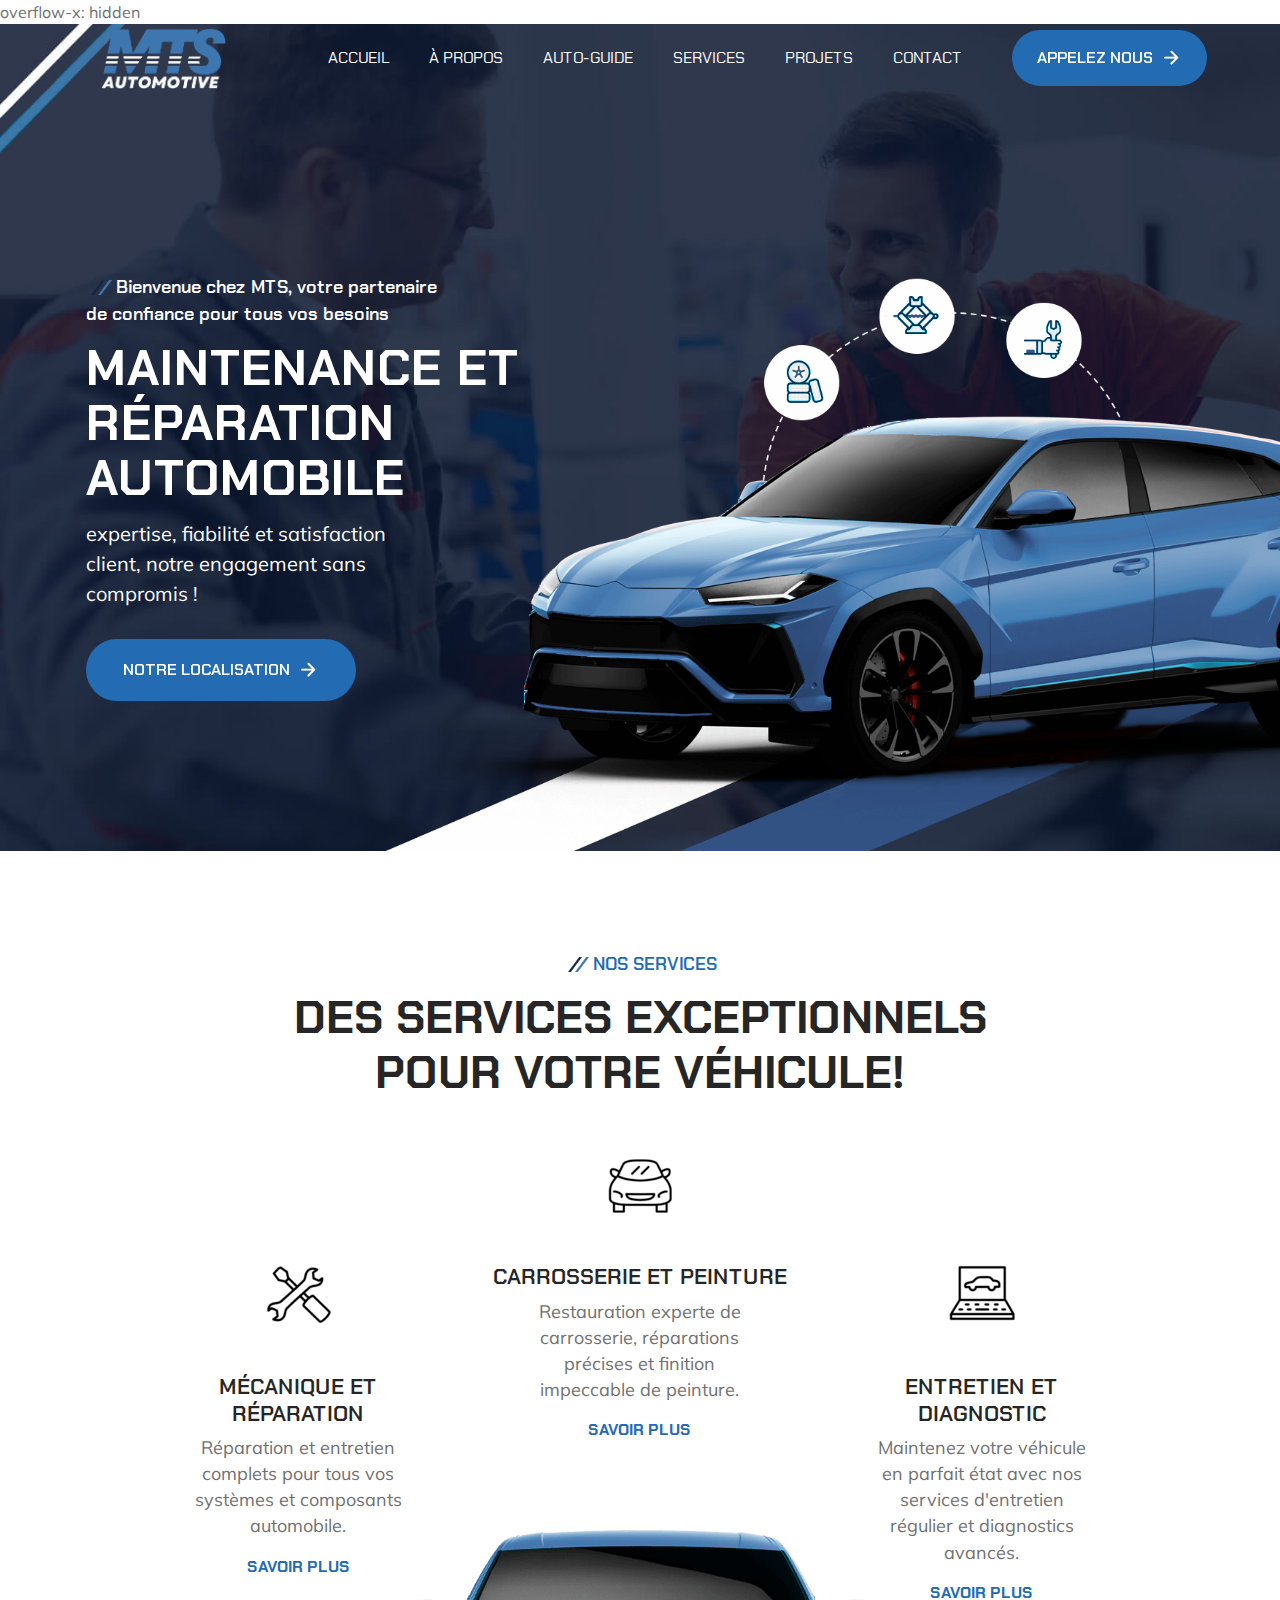
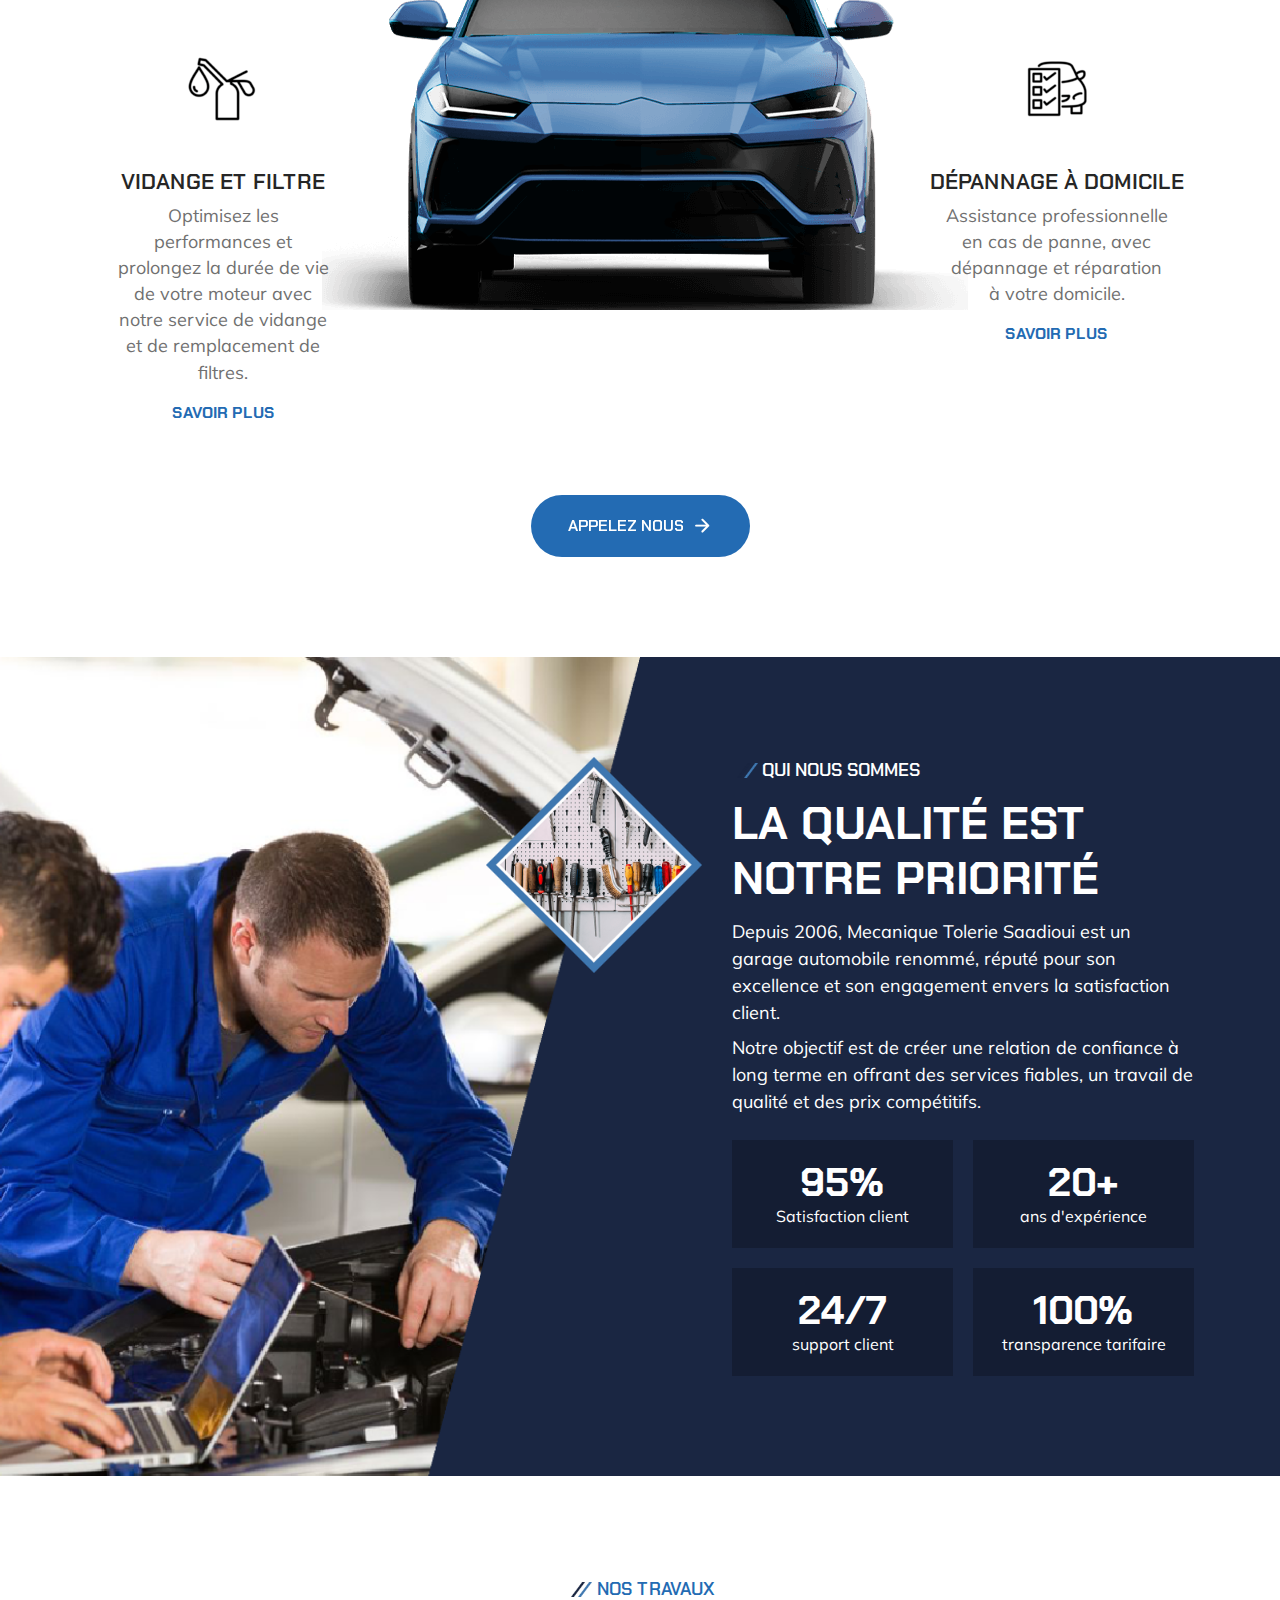
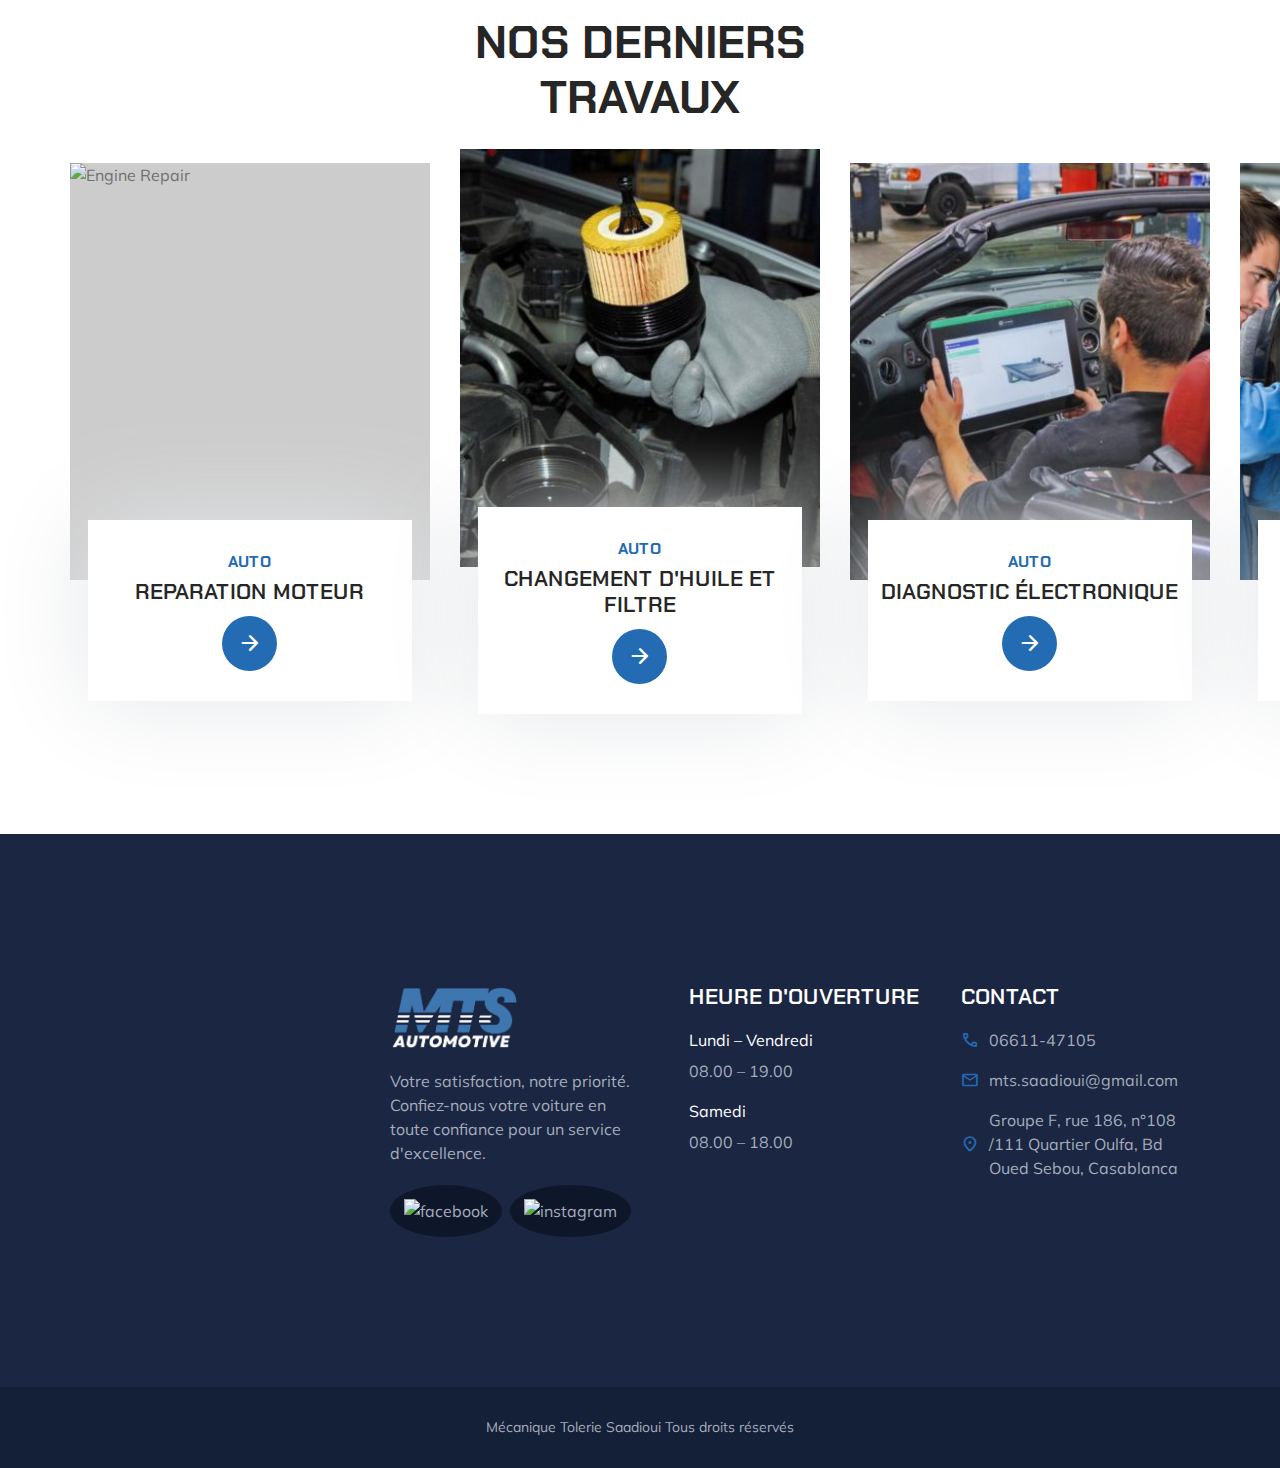
==== index.html @ 72852c79 "index.html" ====
<!DOCTYPE html>
<html lang="en">

<head>
  <meta charset="UTF-8">
  <meta http-equiv="X-UA-Compatible" content="IE=edge">
  <meta name="viewport" content="width=device-width, initial-scale=1.0">

  <!-- 
    - primary meta tags
  -->
  <title>MTS</title>
  <meta name="title" content="MTS - Auto Maintenance et Réparation">
  <meta name="description" content="Mécanique Tolerie Saadioui">

  <!-- 
    - favicon
  -->
  <link rel="icon" href="./assets/jk.png" type="image/png">

  <!-- 
    - google font link
  -->
  <link rel="preconnect" href="https://fonts.googleapis.com">
  <link rel="preconnect" href="https://fonts.gstatic.com" crossorigin>
  <link href="https://fonts.googleapis.com/css2?family=Chakra+Petch:wght@400;600;700&family=Mulish&display=swap"
    rel="stylesheet">

  <!-- 
    - material icon font
  -->
  <link rel="stylesheet"
    href="https://fonts.googleapis.com/css2?family=Material+Symbols+Rounded:opsz,wght,FILL,GRAD@40,600,0,0" />

  <!-- 
    - custom css link
  -->
  <link rel="stylesheet" href="./assets/css/style.css">

  <!-- 
    - preload images
  -->
  <link rel="preload" as="image" href="./assets/images/hero-banner.png">
  <link rel="preload" as="image" href="./assets/images/hero-bg.jpg">

</head>

<body>
  overflow-x: hidden

  <!-- 
    - #HEADER
  -->

  <header class="header">
    <div class="container">

      <a href="#" class="logo">
        <img src="./assets/images/logo.png" width="128" height="63" alt="autofix home">
      </a>

      <nav class="navbar" data-navbar>
        <ul class="navbar-list">

          <li>
            <a href="#home" class="navbar-link">Accueil</a>
          </li>

          <li>
            <a href="#about-label" class="navbar-link">À propos</a>
          </li>

          <li>
            <a href="CarExplained.html" class="navbar-link">auto-guide</a>
          </li>

          <li>
            <a href="#service-label" class="navbar-link">Services</a>
          </li>

          <li>
            <a href="#work-label" class="navbar-link">Projets</a>
          </li>

          <li>
            <a href="#FOOTER" class="navbar-link">Contact</a>
          </li>

        </ul>
      </nav>

      <a href="tel:0661147105" class="btn btn-primary">
        <span class="span">Appelez nous</span>

        <span class="material-symbols-rounded">arrow_forward</span>
      </a>

      <button class="nav-toggle-btn" aria-label="toggle menu" data-nav-toggler>
        <span class="nav-toggle-icon icon-1"></span>
        <span class="nav-toggle-icon icon-2"></span>
        <span class="nav-toggle-icon icon-3"></span>
      </button>

    </div>
  </header>





  <main>
    <article>

      <!-- 
        - #HERO
      -->

      <section class="hero has-bg-image" aria-label="home" style="background-image: url('./assets/images/hero-bg.jpg')">
        <div class="container">

          <div class="hero-content">

            <p class="section-subtitle :dark">Bienvenue chez MTS, votre partenaire <br>de confiance pour tous vos besoins</p>

              <h1 class="h1 section-title">Maintenance et réparation automobile</h1>

            <p class="section-text">
              expertise, fiabilité et satisfaction client, notre engagement sans compromis !
            </p>

            <a href="https://goo.gl/maps/hLRvmmBgY73zMgRY8" class="btn">
              <span class="span">Notre localisation</span>

              <span class="material-symbols-rounded">arrow_forward</span>
            </a>

          </div>

          <figure class="hero-banner" style="--width: 1228; --height: 789;">
            <img src="./assets/images/hero-banner.png" width="1228" height="789" alt="red motor vehicle"
              class="move-anim">
          </figure>

        </div>
      </section>





      <!-- 
        - #SERVICE
      -->

      <section class="section service has-bg-image" aria-labelledby="service-label"
        style="background-image: url('./assets/images/service-bg.jpg')">
        <div class="container">


          <p class="section-subtitle :light" id="service-label">Nos services</p>

          <h2 class="h2 section-title">Des services exceptionnels pour votre véhicule!</h2>

          <ul class="service-list">

            <li>
              <div class="service-card">

                <figure class="card-icon">
                  <img src="./assets/images/services-1.png" width="110" height="110" loading="lazy" alt="Engine Repair">
                </figure>

                <h3 class="h3 card-title">Mécanique et Réparation</h3>

                <p class="card-text">
                  Réparation et entretien complets pour tous vos systèmes et composants automobile.
                </p>

                <a href="tel:0661147105" class="btn-link">Savoir plus</a>

              </div>
            </li>

            <li>
              <div class="service-card">

                <figure class="card-icon">
                  <img src="./assets/images/services-2.png" width="110" height="110" loading="lazy" alt="Brake Repair">
                </figure>

                <h3 class="h3 card-title">Carrosserie et Peinture</h3>

                <p class="card-text">
                  Restauration experte de carrosserie, réparations précises et finition impeccable de peinture.
                </p>

                <a href="tel:0661147105" class="btn-link">Savoir plus</a>

              </div>
            </li>

            <li>
              <div class="service-card">

                <figure class="card-icon">
                  <img src="./assets/images/services-3.png" width="110" height="110" loading="lazy" alt="Tire Repair">
                </figure>

                <h3 class="h3 card-title">Entretien et Diagnostic</h3>

                <p class="card-text">
                  Maintenez votre véhicule en parfait état avec nos services d'entretien régulier et diagnostics avancés.
                </p>

                <a href="tel:0661147105" class="btn-link">Savoir plus</a>

              </div>
            </li>

            <li>
              <div class="service-card">

                <figure class="card-icon">
                  <img src="./assets/images/services-4.png" width="110" height="110" loading="lazy"
                    alt="Battery Repair">
                </figure>

                <h3 class="h3 card-title">Vidange et Filtre</h3>

                <p class="card-text">
                  Optimisez les performances et prolongez la durée de vie de votre moteur avec notre service de vidange et de remplacement de filtres.
                </p>

                <a href="tel:0661147105" class="btn-link">Savoir plus</a>

              </div>
            </li>

            <li class="service-banner">
              <img src="./assets/images/services-5.png" width="646" height="380" loading="lazy" alt="Red Car"
                class="move-anim">
            </li>

            <li>
              <div class="service-card">

                <figure class="card-icon">
                  <img src="./assets/images/services-6.png" width="110" height="110" loading="lazy"
                    alt="Steering Repair">
                </figure>

                <h3 class="h3 card-title">dépannage à Domicile</h3>

                <p class="card-text">
                  Assistance professionnelle en cas de panne, avec dépannage et réparation à votre domicile.
                </p>

                <a href="tel:0661147105" class="btn-link">Savoir plus</a>

              </div>
            </li>

          </ul>


          <a href="tel:0661147105" class="btn">
            <span class="span">Appelez nous</span>

            <span class="material-symbols-rounded">arrow_forward</span>
          </a>

        </div>
      </section>





      <!-- 
        - #ABOUT
      -->
      <section id="about-label" class="section about has-before" aria-labelledby="about-label">
        <div class="container">

          <figure class="about-banner">
            <img src="./assets/images/about-banner.png" width="540" height="540" loading="lazy"
              alt="vehicle repire equipments" class="w-100">
          </figure>

          <div class="about-content">

            <p class="section-subtitle :dark">Qui nous sommes</p>

            <h2 class="h2 section-title">La qualité est notre priorité</h2>

            <p class="section-text">
              Depuis 2006, Mecanique Tolerie Saadioui est un garage automobile renommé, réputé pour son excellence et son engagement envers la satisfaction client.
            </p>

            <p class="section-text">
              Notre objectif est de créer une relation de confiance à long terme en offrant des services fiables, un travail de qualité et des prix compétitifs.
            </p>

            <ul class="about-list">

              <li class="about-item">
                <p>
                  <strong class="display-1 strong">95%</strong> Satisfaction client
                </p>
              </li>

              <li class="about-item">
                <p>
                  <strong class="display-1 strong">20+</strong> ans d'expérience
                </p>
              </li>

              <li class="about-item">
                <p>
                  <strong class="display-1 strong">24/7</strong> support client
                </p>
              </li>

              <li class="about-item">
                <p>
                  <strong class="display-1 strong">100%</strong> transparence tarifaire
                </p>
              </li>

            </ul>

          </div>

        </div>
      </section>





      <!-- 
        - #WORK
      -->

      <section class="section work" aria-labelledby="work-label">
        <div class="container">

          <p class="section-subtitle :light" id="work-label">Nos travaux</p>

          <h2 class="h2 section-title">nos derniers travaux</h2>

          <ul class="has-scrollbar">

            <li class="scrollbar-item">
              <div class="work-card">

                <figure class="card-banner img-holder" style="--width: 350; --height: 406;">
                  <img src="./assets/images/work-1.jpg" width="350" height="406" loading="lazy" alt="Engine Repair"
                    class="img-cover">
                </figure>

                <div class="card-content">
                  <p class="card-subtitle">Auto</p>

                  <h3 class="h3 card-title">Reparation moteur</h3>

                  <a href="#" class="card-btn">
                    <span class="material-symbols-rounded">arrow_forward</span>
                  </a>
                </div>

              </div>
            </li>











            
            <li class="scrollbar-item">
              <div class="work-card">

                <figure class="card-banner img-holder" style="--width: 350; --height: 406;">
                  <img src="./assets/images/work-4.jpg" width="350" height="406" loading="lazy" alt="Engine Repair"
                    class="img-cover">
                </figure>

                <div class="card-content">
                  <p class="card-subtitle">Auto</p>

                  <h3 class="h3 card-title">Changement d'huile et filtre</h3>

                  <a href="#" class="card-btn">
                    <span class="material-symbols-rounded">arrow_forward</span>
                  </a>
                </div>

              </div>
            </li>
            
            <li class="scrollbar-item">
              <div class="work-card">

                <figure class="card-banner img-holder" style="--width: 350; --height: 406;">
                  <img src="./assets/images/work-5.jpg" width="350" height="406" loading="lazy" alt="Engine Repair"
                    class="img-cover">
                </figure>

                <div class="card-content">
                  <p class="card-subtitle">Auto</p>

                  <h3 class="h3 card-title">Diagnostic électronique</h3>

                  <a href="#" class="card-btn">
                    <span class="material-symbols-rounded">arrow_forward</span>
                  </a>
                </div>

              </div>
            </li>

            <li class="scrollbar-item">
              <div class="work-card">

                <figure class="card-banner img-holder" style="--width: 350; --height: 406;">
                  <img src="./assets/images/work-6.jpg" width="350" height="406" loading="lazy" alt="Engine Repair"
                    class="img-cover">
                </figure>

                <div class="card-content">
                  <p class="card-subtitle">Auto</p>

                  <h3 class="h3 card-title">Réparation de freins</h3>

                  <a href="#" class="card-btn">
                    <span class="material-symbols-rounded">arrow_forward</span>
                  </a>
                </div>

              </div>
            </li>

            <li class="scrollbar-item">
              <div class="work-card">

                <figure class="card-banner img-holder" style="--width: 350; --height: 406;">
                  <img src="./assets/images/work-7.jpg" width="350" height="406" loading="lazy" alt="Engine Repair"
                    class="img-cover">
                </figure>

                <div class="card-content">
                  <p class="card-subtitle">Auto</p>

                  <h3 class="h3 card-title">Réparation de la climatisation</h3>

                  <a href="#" class="card-btn">
                    <span class="material-symbols-rounded">arrow_forward</span>
                  </a>
                </div>

              </div>
            </li>            

            <li class="scrollbar-item">
              <div class="work-card">

                <figure class="card-banner img-holder" style="--width: 350; --height: 406;">
                  <img src="./assets/images/work-8.jpg" width="350" height="406" loading="lazy" alt="Engine Repair"
                    class="img-cover">
                </figure>

                <div class="card-content">
                  <p class="card-subtitle">Auto</p>

                  <h3 class="h3 card-title">Réparation de la transmission</h3>

                  <a href="#" class="card-btn">
                    <span class="material-symbols-rounded">arrow_forward</span>
                  </a>
                </div>

              </div>
            </li>  

            <li class="scrollbar-item">
              <div class="work-card">

                <figure class="card-banner img-holder" style="--width: 350; --height: 406;">
                  <img src="./assets/images/work-9.jpg" width="350" height="406" loading="lazy" alt="Engine Repair"
                    class="img-cover">
                </figure>

                <div class="card-content">
                  <p class="card-subtitle">Auto</p>

                  <h3 class="h3 card-title">Réparation de la suspension</h3>

                  <a href="#" class="card-btn">
                    <span class="material-symbols-rounded">arrow_forward</span>
                  </a>
                </div>

              </div>
            </li>  

            <li class="scrollbar-item">
              <div class="work-card">

                <figure class="card-banner img-holder" style="--width: 350; --height: 406;">
                  <img src="./assets/images/work-10.jpg" width="350" height="406" loading="lazy" alt="Engine Repair"
                    class="img-cover">
                </figure>

                <div class="card-content">
                  <p class="card-subtitle">Auto</p>

                  <h3 class="h3 card-title">Réparation électrique</h3>

                  <a href="#" class="card-btn">
                    <span class="material-symbols-rounded">arrow_forward</span>
                  </a>
                </div>

              </div>
            </li>  

            <li class="scrollbar-item">
              <div class="work-card">

                <figure class="card-banner img-holder" style="--width: 350; --height: 406;">
                  <img src="./assets/images/work-11.jpg" width="350" height="406" loading="lazy" alt="Engine Repair"
                    class="img-cover">
                </figure>

                <div class="card-content">
                  <p class="card-subtitle">Auto</p>

                  <h3 class="h3 card-title">Réparation de la carrosserie</h3>

                  <a href="#" class="card-btn">
                    <span class="material-symbols-rounded">arrow_forward</span>
                  </a>
                </div>

              </div>
            </li>  

            <li class="scrollbar-item">
              <div class="work-card">

                <figure class="card-banner img-holder" style="--width: 350; --height: 406;">
                  <img src="./assets/images/work-12.jpg" width="350" height="406" loading="lazy" alt="Engine Repair"
                    class="img-cover">
                </figure>

                <div class="card-content">
                  <p class="card-subtitle">Auto</p>

                  <h3 class="h3 card-title">Peinture carosserie</h3>

                  <a href="#" class="card-btn">
                    <span class="material-symbols-rounded">arrow_forward</span>
                  </a>
                </div>

              </div>
            </li>  

            <li class="scrollbar-item">
              <div class="work-card">

                <figure class="card-banner img-holder" style="--width: 350; --height: 406;">
                  <img src="./assets/images/work-13.jpg" width="350" height="406" loading="lazy" alt="Engine Repair"
                    class="img-cover">
                </figure>

                <div class="card-content">
                  <p class="card-subtitle">Auto</p>

                  <h3 class="h3 card-title">Réparation des systèmes de sécurité</h3>

                  <a href="#" class="card-btn">
                    <span class="material-symbols-rounded">arrow_forward</span>
                  </a>
                </div>

              </div>
            </li>  

            <li class="scrollbar-item">
              <div class="work-card">

                <figure class="card-banner img-holder" style="--width: 350; --height: 406;">
                  <img src="./assets/images/work-14.jpg" width="350" height="406" loading="lazy" alt="Engine Repair"
                    class="img-cover">
                </figure>

                <div class="card-content">
                  <p class="card-subtitle">Auto</p>

                  <h3 class="h3 card-title">Réparation des systèmes d'éclairage</h3>

                  <a href="#" class="card-btn">
                    <span class="material-symbols-rounded">arrow_forward</span>
                  </a>
                </div>

              </div>
            </li>  



            
            



            
            <li class="scrollbar-item">
              <div class="work-card">

                <figure class="card-banner img-holder" style="--width: 350; --height: 406;">
                  <img src="./assets/images/work-2.jpg" width="350" height="406" loading="lazy" alt="Car Tyre change"
                    class="img-cover">
                </figure>

                <div class="card-content">
                  <p class="card-subtitle">Auto</p>

                  <h3 class="h3 card-title">Changement pneu</h3>

                  <a href="#" class="card-btn">
                    <span class="material-symbols-rounded">arrow_forward</span>
                  </a>
                </div>

              </div>
            </li>

            <li class="scrollbar-item">
              <div class="work-card">

                <figure class="card-banner img-holder" style="--width: 350; --height: 406;">
                  <img src="./assets/images/work-3.jpg" width="350" height="406" loading="lazy" alt="Battery Adjust"
                    class="img-cover">
                </figure>

                <div class="card-content">
                  <p class="card-subtitle">Auto</p>

                  <h3 class="h3 card-title">Ajustage batterie</h3>

                  <a href="#" class="card-btn">
                    <span class="material-symbols-rounded">arrow_forward</span>
                  </a>
                </div>

              </div>
            </li>

          </ul>

        </div>
      </section>

    </article>
  </main>





  <!-- 
    - #FOOTER
  -->

  <footer id="footer" class="footer">

    <div class="footer-top section">
      <div class="container">

        <div class="footer-brand">

          <a href="#" class="logo">
            <img src="./assets/images/logo.png" width="128" height="63" alt="autofix home">
          </a>

          <p class="footer-text">
            Votre satisfaction, notre priorité. Confiez-nous votre voiture en toute confiance pour un service d'excellence.
          </p>

          <ul class="social-list">

            <li>
              <a href="https://www.facebook.com/profile.php?id=100094473190217" class="social-link">
                <img src="./assets/images/facebook.svg" alt="facebook"> 
              </a>
            </li>

            <li>
              <a href="https://instagram.com/mts.automotive?igshid=MzNlNGNkZWQ4Mg==" class="social-link">
                <img src="./assets/images/instagram.svg" alt="instagram">
              </a>
            </li>


          </ul>

        </div>

        <ul class="footer-list">

          <li>
            <p class="h3">Heure d'ouverture</p>
          </li>

          <li>
            <p class="p">Lundi – Vendredi</p>

            <span class="span">08.00 – 19.00</span>
          </li>

          <li>
            <p class="p">Samedi</p>

            <span class="span">08.00 – 18.00</span>
          </li>

  

        </ul>

        <ul class="footer-list">

          <li>
            <p class="h3">Contact</p>
          </li>

          <li>
            <a href="tel:+01234567890" class="footer-link">
              <span class="material-symbols-rounded">call</span>

              <span class="span">06611-47105</span>
            </a>
          </li>

          <li>
            <a href="mailto:info@autofix.com" class="footer-link">
              <span class="material-symbols-rounded">mail</span>

              <span class="span">mts.saadioui@gmail.com</span>
            </a>
          </li>

          <li>
            <address class="footer-link address">
              <span class="material-symbols-rounded">location_on</span>

              <span class="span">Groupe F, rue 186, n°108 /111 Quartier Oulfa, Bd Oued Sebou, Casablanca</span>
            </address>
          </li>

        </ul>

      </div>

      <img src="./assets/images/footer-shape-3.png" width="637" height="173" loading="lazy" alt="Shape"
        class="shape shape-3 move-anim">

    </div>

    <div class="footer-bottom">
      <div class="container">

        <p class="copyright">Mécanique Tolerie Saadioui Tous droits réservés</p>

        <img src="./assets/images/footer-shape-2.png" width="778" height="335" loading="lazy" alt="Shape"
          class="shape shape-2">

        <img src="./assets/images/footer-shape-1.png" width="805" height="652" loading="lazy" alt="Red Car"
          class="shape shape-1 move-anim">

      </div>
    </div>

  </footer>





  <!-- 
    - custom js link
  -->
  <script src="./assets/js/script.js"></script>

</body>

</html>
---- assets/css/style.css ----
/*-----------------------------------*\
  #style.css
\*-----------------------------------*/

/**
 * copyright 2022 codewithsadee
 */





/*-----------------------------------*\
  #CUSTOM PROPERTY
\*-----------------------------------*/

:root {

  /**
   * colors
   */

  --international-orange-engineering: hsl(210, 67%, 42%);
  --cadet-blue-creyola: hsl(222, 14%, 69%);
  --oxford-blue-1: hsl(222, 47%, 15%);
  --oxford-blue-2: hsl(222, 44%, 14%);
  --oxford-blue-3: hsl(222, 50%, 11%);
  --sonic-silver: hsl(0, 0%, 44%);
  --space-cadet: hsl(222, 44%, 18%);
  --pastel-pink: hsl(255, 50%, 70%);
  --eerie-black: hsl(0, 0%, 15%);
  --light-gray: hsl(0, 0%, 80%);
  --white: hsl(0, 0%, 100%);

  /**
   * typography
   */

  --ff-chakra-petch: 'Chakra Petch', sans-serif;
  --ff-mulish: 'Mulish', sans-serif;
  
  --fs-1: 3.5rem;
  --fs-2: 3rem;
  --fs-3: 2.4rem;
  --fs-4: 1.8rem;
  --fs-5: 1.4rem;
  --fs-6: 1.2rem;
  
  --fw-400: 400;
  --fw-600: 600;
  --fw-700: 700;

  /**
   * spacing
   */

  --section-padding: 60px;

  /**
   * box shadow
   */

  --shadow: 0px 0px 100px 0px hsl(216, 9%, 90%);

  /**
   * border radius
   */

  --radius-pill: 100px;
  --radius-circle: 50%;

  /**
   * transition
   */

  --transition: 0.25s ease;
  --cubic-out: cubic-bezier(0.05, 0.83, 0.52, 0.97);

}





/*-----------------------------------*\
  #RESET
\*-----------------------------------*/

*,
*::before,
*::after {
  margin: 0;
  padding: 0;
  box-sizing: border-box;
}

li { list-style: none; }

a,
img,
span,
button { display: block; }

a {
  color: inherit;
  text-decoration: none;
}

img { height: auto; }

button {
  background: none;
  border: none;
  font: inherit;
  cursor: pointer;
}

address { font-style: normal; }

html {
  font-family: var(--ff-mulish);
  font-size: 10px;
  scroll-behavior: smooth;
}

body {
  background-color: var(--white);
  color: var(--sonic-silver);
  font-size: 1.6rem;
  line-height: 1.5;
}

:focus-visible { outline-offset: 4px; }

::-webkit-scrollbar { width: 10px; }

::-webkit-scrollbar-track { background-color: hsl(0, 0%, 98%); }

::-webkit-scrollbar-thumb { background-color: hsl(0, 0%, 80%); }

::-webkit-scrollbar-thumb:hover { background-color: hsl(0, 0%, 70%); }





/*-----------------------------------*\
  #REUSED STYLE
\*-----------------------------------*/

.container { padding-inline: 16px; }

.material-symbols-rounded {
  --fs: 1em;
  font-variation-settings: 'FILL' 0, 'wght' 600, 'GRAD' 0, 'opsz' 40;
  font-size: var(--fs);
  width: 1em;
  overflow: hidden;
}

.has-bg-image {
  background-repeat: no-repeat;
  background-size: cover;
  background-position: left;
}

.section-subtitle {
  max-width: max-content;
  font-family: var(--ff-chakra-petch);
  font-size: var(--fs-5);
  font-weight: var(--fw-600);
  text-transform: uppercase;
  margin-block-end: 12px;
  margin-inline: auto;
}

.section-subtitle::before {
  content: "";
  display: inline-block;
  height: 15px;
  width: 30px;
  margin-block-end: -2px;
  background-repeat: no-repeat;
  background-size: contain;
  background-position: center;
}

.section-subtitle.\:dark { color: var(--white); }

.section-subtitle.\:dark::before { background-image: url('../images/text-bars-light.png'); }

.section-subtitle.\:light { color: var(--international-orange-engineering); }

.section-subtitle.\:light::before { background-image: url('../images/text-bars-dark.png'); }

.section-title { text-align: center; }

.h1,
.h2,
.h3,
.display-1 {
  font-family: var(--ff-chakra-petch);
  font-weight: var(--fw-700);
  text-transform: uppercase;
}

.display-1 { font-size: var(--fs-1); }

.h1 {
  color: var(--white);
  font-size: var(--fs-2);
  line-height: 1.1;
  letter-spacing: 1px;
}

.h2,
.h3 {
  color: var(--eerie-black);
  font-weight: var(--fw-600);
  line-height: 1.2;
}

.h2 { font-size: var(--fs-3); }

.h3 { font-size: var(--fs-4); }

.btn {
  background-color: var(--international-orange-engineering);
  color: var(--white);
  max-width: max-content;
  font-family: var(--ff-chakra-petch);
  font-weight: var(--fw-600);
  text-transform: uppercase;
  display: flex;
  align-items: center;
  gap: 8px;
  padding: 12px 20px;
  border: 1px solid transparent;
  border-radius: var(--radius-pill);
  transition: var(--transition);
  will-change: transform;
}

.btn:is(:hover, :focus-visible) {
  transform: translateY(-5px);
  background-color: var(--oxford-blue-3);
  border-color: var(--white);
}

.move-anim { animation: moving 2s ease-in-out infinite alternate; }

@keyframes moving {
  0% { transform: translateY(0); }
  100% { transform: translateY(10px); }
}

.section { padding-block: var(--section-padding); }

.btn-link {
  font-family: var(--ff-chakra-petch);
  text-transform: uppercase;
  color: var(--international-orange-engineering);
  font-weight: var(--fw-700);
}

.w-100 { width: 100%; }

.img-holder {
  aspect-ratio: var(--width) / var(--height);
  background-color: var(--light-gray);
  overflow: hidden;
}

.img-cover {
  width: 100%;
  height: 100%;
  object-fit: cover;
}

.has-scrollbar {
  display: flex;
  align-items: center;
  gap: 30px;
  overflow-x: auto;
  scroll-snap-type: inline mandatory;
  padding-block-end: 20px;
}

.scrollbar-item {
  min-width: 100%;
  scroll-snap-align: start;
}

.has-scrollbar::-webkit-scrollbar { height: 16px; }

.has-scrollbar::-webkit-scrollbar-track {
  background-color: var(--pastel-pink);
  border-radius: 20px;
}

.has-scrollbar::-webkit-scrollbar-thumb {
  background-color: var(--international-orange-engineering);
  border-radius: 20px;
  border: 3px solid var(--pastel-pink);
}

.has-scrollbar::-webkit-scrollbar-button { width: 15%; }





/*-----------------------------------*\
  #HEADER
\*-----------------------------------*/

.header .btn { display: none; }

.header {
  position: absolute;
  top: 0;
  left: 0;
  width: 100%;
  padding: 40px 15px;
  padding-inline-start: 40px;
  z-index: 4;
}

.header .container {
  display: flex;
  justify-content: space-between;
  align-items: center;
}

.logo img { width: 100px; }

.nav-toggle-icon {
  width: 30px;
  height: 2px;
  background-color: var(--white);
  transition: var(--transition);
}

.nav-toggle-icon:not(:last-child) { margin-block-end: 7px; }

.nav-toggle-btn.active .icon-2 {
  opacity: 0;
  transform: translateX(-10px);
}

.nav-toggle-btn.active .icon-1 { transform: rotate(45deg) translate(8px, 8px); }

.nav-toggle-btn.active .icon-3 { transform: rotate(-45deg) translate(4px, -4px); }

.navbar {
  position: absolute;
  top: 100px;
  right: 30px;
  background-color: var(--international-orange-engineering);
  min-width: max-content;
  width: 30%;
  transform: translateY(20px);
  opacity: 0;
  visibility: hidden;
  transition: 0.25s var(--cubic-out);
  z-index: 2;
}

.navbar.active {
  transform: translateY(0);
  opacity: 1;
  visibility: visible;
  transition-duration: 0.5s;
}

.navbar-link {
  font-family: var(--ff-chakra-petch);
  font-size: var(--fs-5);
  text-transform: uppercase;
  color: var(--white);
  padding: 10px 20px;
  transition: var(--transition);
}

.navbar-link:is(:hover, :focus-visible) {
  background-color: var(--white);
  color: var(--international-orange-engineering);
}




/*-----------------------------------*\
  #HERO
\*-----------------------------------*/

.hero {
  position: relative;
  padding-block-start: calc(var(--section-padding) + 70px);
  text-align: center;
  z-index: 1;
  overflow: hidden;
}

.hero .container {
  display: grid;
  gap: 30px;
}

.hero .section-subtitle { text-transform: unset; }

.hero .section-text {
  color: var(--white);
  margin-block: 14px 18px;
}

.hero .btn { margin-inline: auto; }

.hero-banner { aspect-ratio: var(--width) / var(--height); }

.hero-banner img {
  position: absolute;
  bottom: 0;
  right: 0;
  width: 90%;
  z-index: -1;
}





/*-----------------------------------*\
  #SERVICE
\*-----------------------------------*/

.service-banner { display: none; }

.service { text-align: center; }

.service-list {
  gap: 0;
  margin-block-end: 40px;
}

.service-card .card-icon {
  max-width: max-content;
  margin-inline: auto;
  margin-block-end: 24px;
}

.service-card .card-text {
  line-height: 1.2;
  margin-block: 8px;
}

.service .btn { margin-inline: auto; }





/*-----------------------------------*\
  #ABOUT
\*-----------------------------------*/

.about {
  background-color: var(--space-cadet);
  color: var(--white);
  text-align: center;
}

.about .container {
  display: grid;
  gap: 50px;
}

.about .section-title { color: var(--white); }

.about .section-text:nth-child(3) { margin-block: 12px 8px; }

.about-list {
  display: grid;
  gap: 25px;
  margin-block-start: 25px;
}

.about-item {
  background-color: var(--oxford-blue-2);
  padding: 40px 20px;
  transition: var(--transition);
}

.about-item:hover {
  background-color: var(--international-orange-engineering);
  transform: translateY(-8px);
}

.about-item .strong {
  display: block;
  line-height: 1.1;
}





/*-----------------------------------*\
  #WORK
\*-----------------------------------*/

.work .container { padding-inline: 0; }

.work .section-title { margin-block-end: 24px; }

.work-card { position: relative; }

.work-card .card-content {
  background-color: var(--white);
  max-width: 90%;
  padding: 30px 10px;
  margin-block-start: -60px;
  margin-inline: auto;
  position: relative;
  text-align: center;
  box-shadow: var(--shadow);
}

.work-card .card-subtitle {
  font-family: var(--ff-chakra-petch);
  text-transform: uppercase;
  color: var(--international-orange-engineering);
  font-weight: var(--fw-700);
  margin-block-end: 5px;
}

.work-card .card-title { margin-block-end: 10px; }

.work-card .card-btn {
  background-color: var(--international-orange-engineering);
  color: var(--white);
  font-size: 2rem;
  margin-inline: auto;
  width: 38px;
  height: 38px;
  display: grid;
  place-items: center;
  border-radius: var(--radius-circle);
}





/*-----------------------------------*\
  #FOOTER
\*-----------------------------------*/

.footer { color: var(--cadet-blue-creyola); }

.footer .shape { display: none; }

.footer-top { background-color: var(--space-cadet); }

.footer-top .container {
  display: grid;
  gap: 40px;
}

.footer-text { margin-block: 18px 20px; }

.social-list {
  display: flex;
  gap: 8px;
}

.social-link {
  background-color: var(--oxford-blue-3);
  padding: 14px;
  border-radius: var(--radius-circle);
  transition: var(--transition);
}

.social-link:is(:hover, :focus-visible) {
  background-color: var(--international-orange-engineering);
  transform: translateY(-5px);
}

.footer .h3 {
  color: var(--white);
  margin-block-end: 18px;
}

.footer-list .p {
  color: var(--white);
  font-weight: var(--fw-400);
  margin-block-end: 7px;
}

.footer-list li:not(:first-child) { margin-block-start: 16px; }

.footer-link {
  display: flex;
  align-items: center;
  gap: 10px;
}

.footer-link:is(:hover, :focus-visible) { color: var(--international-orange-engineering); }

.footer-link .material-symbols-rounded {
  flex-shrink: 0;
  font-size: 1.8rem;
  color: var(--international-orange-engineering);
}

.footer-bottom {
  background-color: var(--oxford-blue-1);
  padding-block: 20px;
}

.copyright {
  text-align: center;
  font-size: var(--fs-6);
}





/*-----------------------------------*\
  #MEDIA QUERIES
\*-----------------------------------*/

/**
 * responsive for large than 575px screen
 */

@media (min-width: 575px) {

  /**
   * CUSTOM PROPERTY
   */

  :root {

    /**
     * typography
     */

    --fs-2: 4rem;
    --fs-3: 2.8rem;
    --fs-4: 2rem;

  }



  /**
   * REUSED STYLE
   */

  .container {
    max-width: 540px;
    width: 100%;
    margin-inline: auto;
  }

  .section-subtitle { --fs-5: 1.6rem; }

  .h2 { font-weight: var(--fw-700); }



  /**
   * HERO
   */

  .hero .container { max-width: unset; }

  .hero-content {
    max-width: 520px;
    margin-inline: auto;
  }

  .hero .section-text { font-size: 1.8rem; }



  /**
   * SERVICE
   */

  .service .section-title { margin-block-end: 30px; }

  .service-list {
    display: grid;
    grid-template-columns: 1fr 1fr;
    gap: 30px;
    margin-block-end: 40px;
  }

  

  /**
   * ABOUT
   */

  .about-list {
    grid-template-columns: 1fr 1fr;
    gap: 20px;
  }

  .about-item { padding-block: 20px; }



  /**
   * WORK
   */

  .scrollbar-item { min-width: calc(50% - 15px); }



  /**
   * FOOTER
   */

  .footer-top {
    position: relative;
    overflow: hidden;
  }

  .footer-top .container { grid-template-columns: 1fr 1fr; }

  .footer .shape-3 {
    display: block;
    position: absolute;
    bottom: -30px;
    right: 0;
  }

}





/**
 * responsive for large than 768px screen
 */

@media (min-width: 768px) {

  /**
   * CUSTOM PROPERTY
   */

  :root {

    /**
     * typography
     */

    --fs-1: 4rem;
    --fs-2: 5rem;
    --fs-3: 3.4rem;

  }



  /**
   * REUSED STYLE
   */

  .container,
  .hero-content { max-width: 720px; }

  .btn { padding: 16px 32px; }

  .section-subtitle { --fs-5: 1.8rem; }

  .section-title:not(.h1) {
    max-width: 500px;
    margin-inline: auto;
  }



  /**
   * HERO
   */

  .hero { --section-padding: 120px; }

  .hero .section-text { margin-block-end: 30px; }



  /**
   * SERVICE
   */

  .service-banner {
    display: block;
    position: relative;
  }

  .service-list { grid-template-columns: repeat(3, 1fr); }

  .service-banner img {
    position: absolute;
    top: 0;
    left: -25%;
    margin-block-start: 15%;
    width: 150%;
    transform-origin: top;
  }



  /**
   * ABOUT
   */
   
  .about-banner { max-width: max-content; }

  .about-banner,
  .about .section-text { margin-inline: auto; }

  .about .section-text { max-width: 520px; }



  /**
   * FOOTER
   */

  .footer-top .container { grid-template-columns: 1fr 0.9fr 0.9fr; }

  .copyright { --fs-6: 1.4rem; }

}





/**
 * responsive for large than 992px screen
 */

@media (min-width: 992px) {

  /**
   * CUSTOM PROPERTY
   */

  :root {

    /**
     * typography
     */

    --fs-2: 4.4rem;
    --fs-3: 3.8rem;
    --fs-4: 2.2rem;

    /**
     * spacing
     */

    --section-padding: 100px;

  }



  /**
   * REUSED STYLE
   */

  .container { max-width: 960px; }

  .section-text,
  .card-text { font-size: 1.8rem; }



  /**
   * HEADER
   */

  .nav-toggle-btn { display: none; }

  .header .container { gap: 30px; }

  .navbar,
  .navbar.active {
    all: unset;
    display: block;
    margin-inline-start: auto;
  }

  .navbar-list { display: flex; }

  .navbar-link {
    position: relative;
    font-size: unset;
  }

  .navbar-link:is(:hover, :focus-visible) {
    background: none;
    color: var(--white);
  }

  .navbar-link::after {
    content: url("../images/nav-before-img.png");
    position: absolute;
    bottom: -8px;
    left: 50%;
    transform: translateX(-50%);
    opacity: 0;
  }

  .navbar-link:is(:hover, :focus-visible)::after { opacity: 1; }

  .header .btn {
    display: flex;
    padding: 12px 24px;
    font-size: var(--fs-5);
  }



  /**
   * HERO
   */

  .hero {
    text-align: left;
    padding-block-end: 80px;
  }

  .hero .container {
    max-width: 960px;
    grid-template-columns: 1fr 1fr;
  }

  .hero :is(.section-subtitle, .btn) { margin-inline: 0; }

  .hero .section-title { text-align: left; }

  .hero-banner img { width: 55%; }



  /**
   * SERVICE
   */

  .service-card .card-text {
    padding-inline: 25px;
    line-height: 1.45;
    margin-block-end: 15px;
  }

  .service-list li:nth-child(-2n+3) { margin-block-start: 90px; }

  .service-list li:nth-child(4) { margin-inline-end: 60px; }

  .service-list li:nth-child(6) { margin-inline-start: 60px; }

  .service-banner img {
    left: -55%;
    margin-block-start: -30%;
    width: 210%;
  }



  /**
   * ABOUT
   */

  .about {
    position: relative;
    z-index: 1;
  }

  .about,
  .about .section-title { text-align: left; }

  .about .container {
    grid-template-columns: 1fr 0.75fr;
    gap: 30px;
  }

  .about .section-subtitle { margin-inline: 0; }

  .about-banner,
  .about-banner .w-100 { margin-inline: auto 0; }

  .about-banner .w-100 { width: 40%; }

  .about-item { text-align: center; }

  .about::before {
    content: "";
    position: absolute;
    top: 0;
    left: 0;
    width: 50%;
    height: 100%;
    background-image: url('../images/about-abs-banner.png');
    background-repeat: no-repeat;
    background-size: cover;
    background-position: right;
    z-index: -1;
  }



  /**
   * WORK
   */

  .has-scrollbar { overflow-x: visible; }

  .scrollbar-item { min-width: calc(33.33% - 20px); }

}





/**
 * responsive for large than 1200px screen
 */

@media (min-width: 1200px) {

  /**
   * CUSTOM PROPERTY
   */

  :root {

    /**
     * typography
     */

    --fs-2: 5rem;
    --fs-3: 4.6rem;

  }



  /**
   * REUSED STYLE
   */

  .container,
  .hero .container { max-width: 1140px; }

  .btn { padding: 18px 36px; }

  .btn .material-symbols-rounded { --fs: 1.3em; }



  /**
   * HEADER
   */

  .header { padding-block: 25px; }

  .logo img { width: 128px; }

  .header .btn {
    font-size: unset;
    padding-block: 15px;
  }



  /**
   * HERO
   */

  .hero { padding-block: 250px 180px; }

  .hero .container { grid-template-columns: 1fr 0.9fr; }

  .hero .section-text {
    font-size: 2rem;
    padding-inline-end: 120px;
  }

  .hero-banner img { width: 70%; }



  /**
   * SERVICE
   */

  .service .section-title { max-width: 700px; }

  .service-list { margin-block-end: 70px; }

  .service-list li:nth-child(2) .card-text {
    padding-inline: 50px;
  }

  .service-list li:nth-child(-2n+3) {
    margin-block-start: 110px;
  }

  .service-list li:is(:nth-child(1), :nth-child(6)) {
    margin-inline-start: 75px;
  }

  .service-list li:is(:nth-child(3), :nth-child(4)) {
    margin-inline-end: 75px;
  }

  .service-banner img {
    width: max-content;
    left: -41%;
  }



  /**
   * WORK
   */

  .work-card .card-btn {
    font-size: 2.4rem;
    width: 55px;
    height: 55px;
  }



  /**
   * FOOTER
   */

  .footer-top { padding-block: 150px; }

  .footer-top .container { padding-inline-start: 25%; }

  .footer-bottom {
    position: relative;
    padding-block: 30px;
    z-index: 1;
  }

  .footer :is(.shape-1, .shape-2) {
    display: block;
    position: absolute;
    bottom: 0;
    width: 50%;
    pointer-events: none;
    z-index: -1;
  }

  .footer .shape-1 { left: -100px; }

  .footer .shape-2 { left: -50px; }

}





/**
 * responsive for large than 1400px screen
 */

@media (min-width: 1400px) {

  /**
   * CUSTOM PROPERTY
   */

  :root {

    /**
     * typography
     */

    --fs-2: 6rem;

    /**
     * spacing
     */

    --section-padding: 140px;

  }



  /**
   * REUSED STYLE
   */

  :is(.header, .hero) .container { max-width: 1280px; }

  .section-subtitle::before {
    height: 20px;
    margin-inline-end: 5px;
  }



  /**
   * HEADER
   */

  .header .btn { padding: 18px 36px; }



  /**
   * HERO
   */

  .hero { padding-block: 280px; }

  .hero .section-text { padding-inline-end: 90px; }

  .hero-banner img { width: 75%; }



  /**
   * ABOUT
   */

  .about::before { width: 55%; }

  .about-banner .w-100 { width: 50%; }



  /**
   * FOOTER
   */

  .footer-top .container { padding-inline-start: 20%; }

}
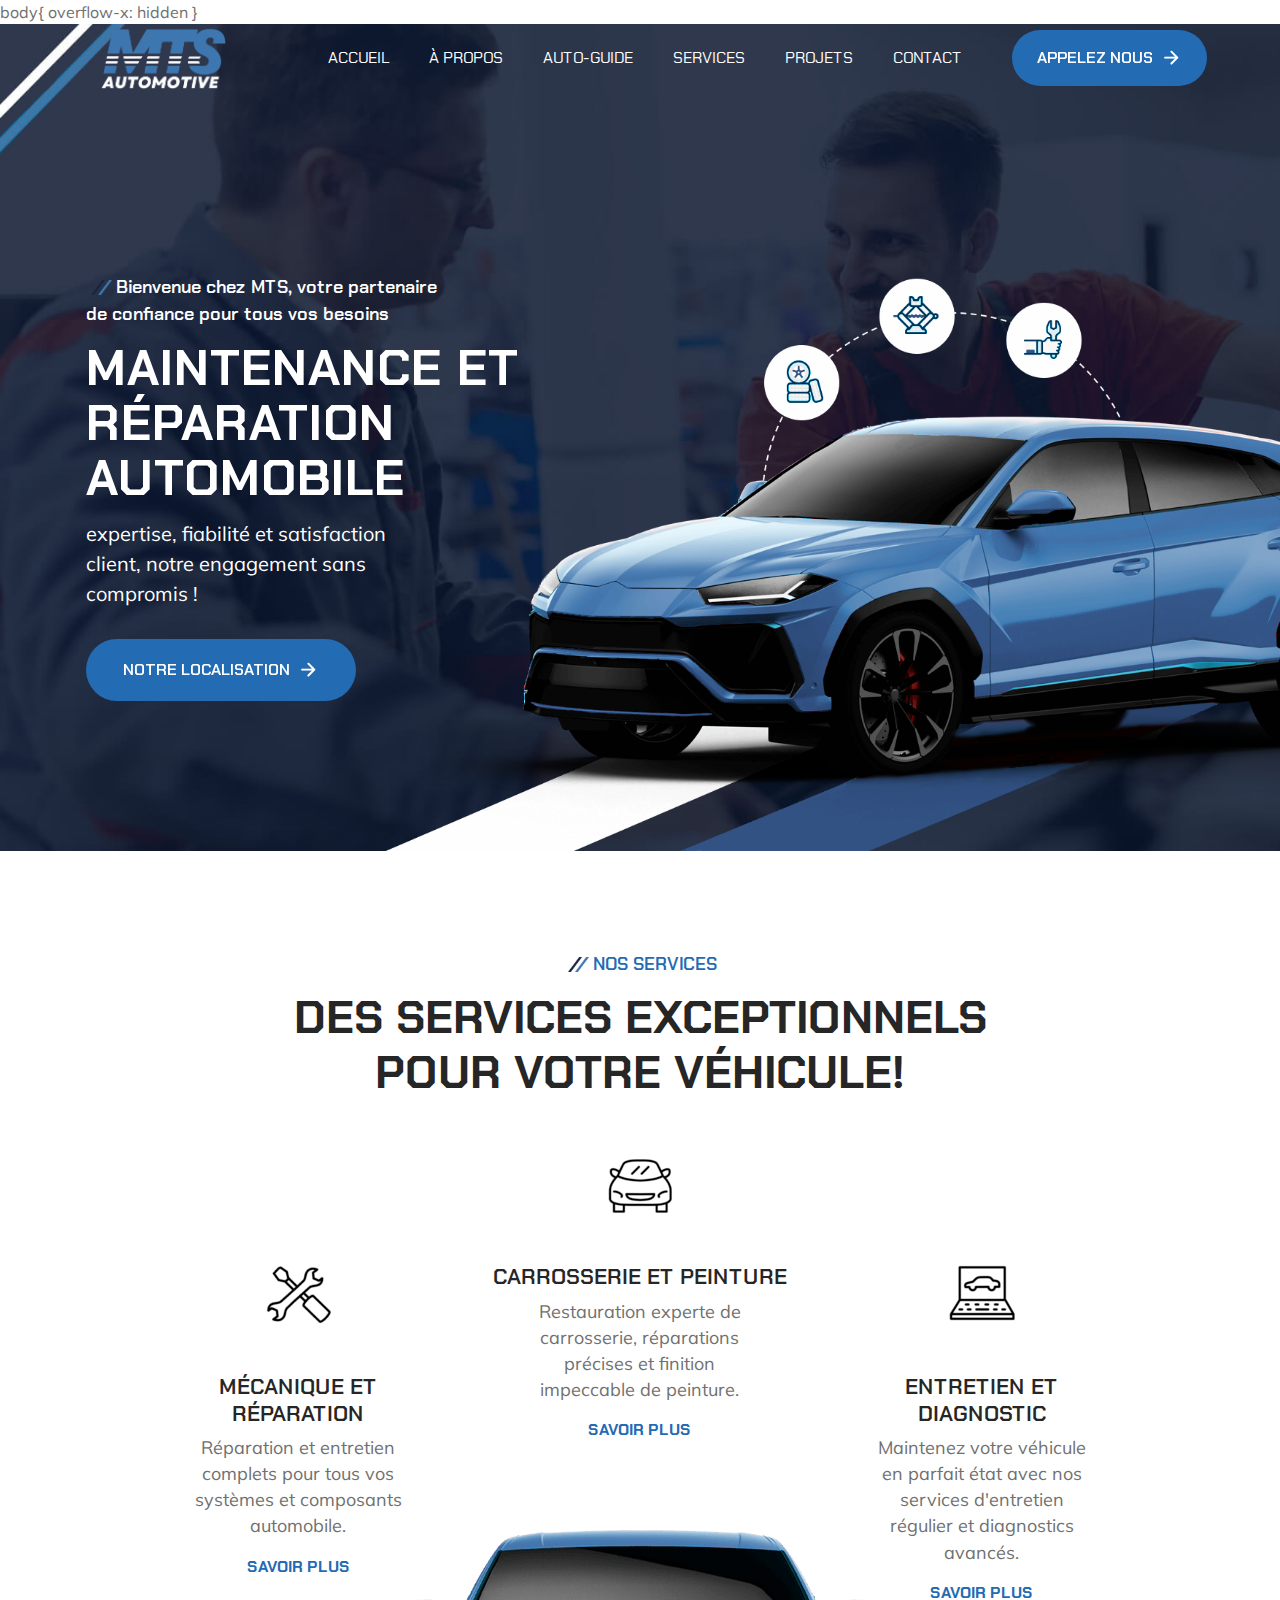
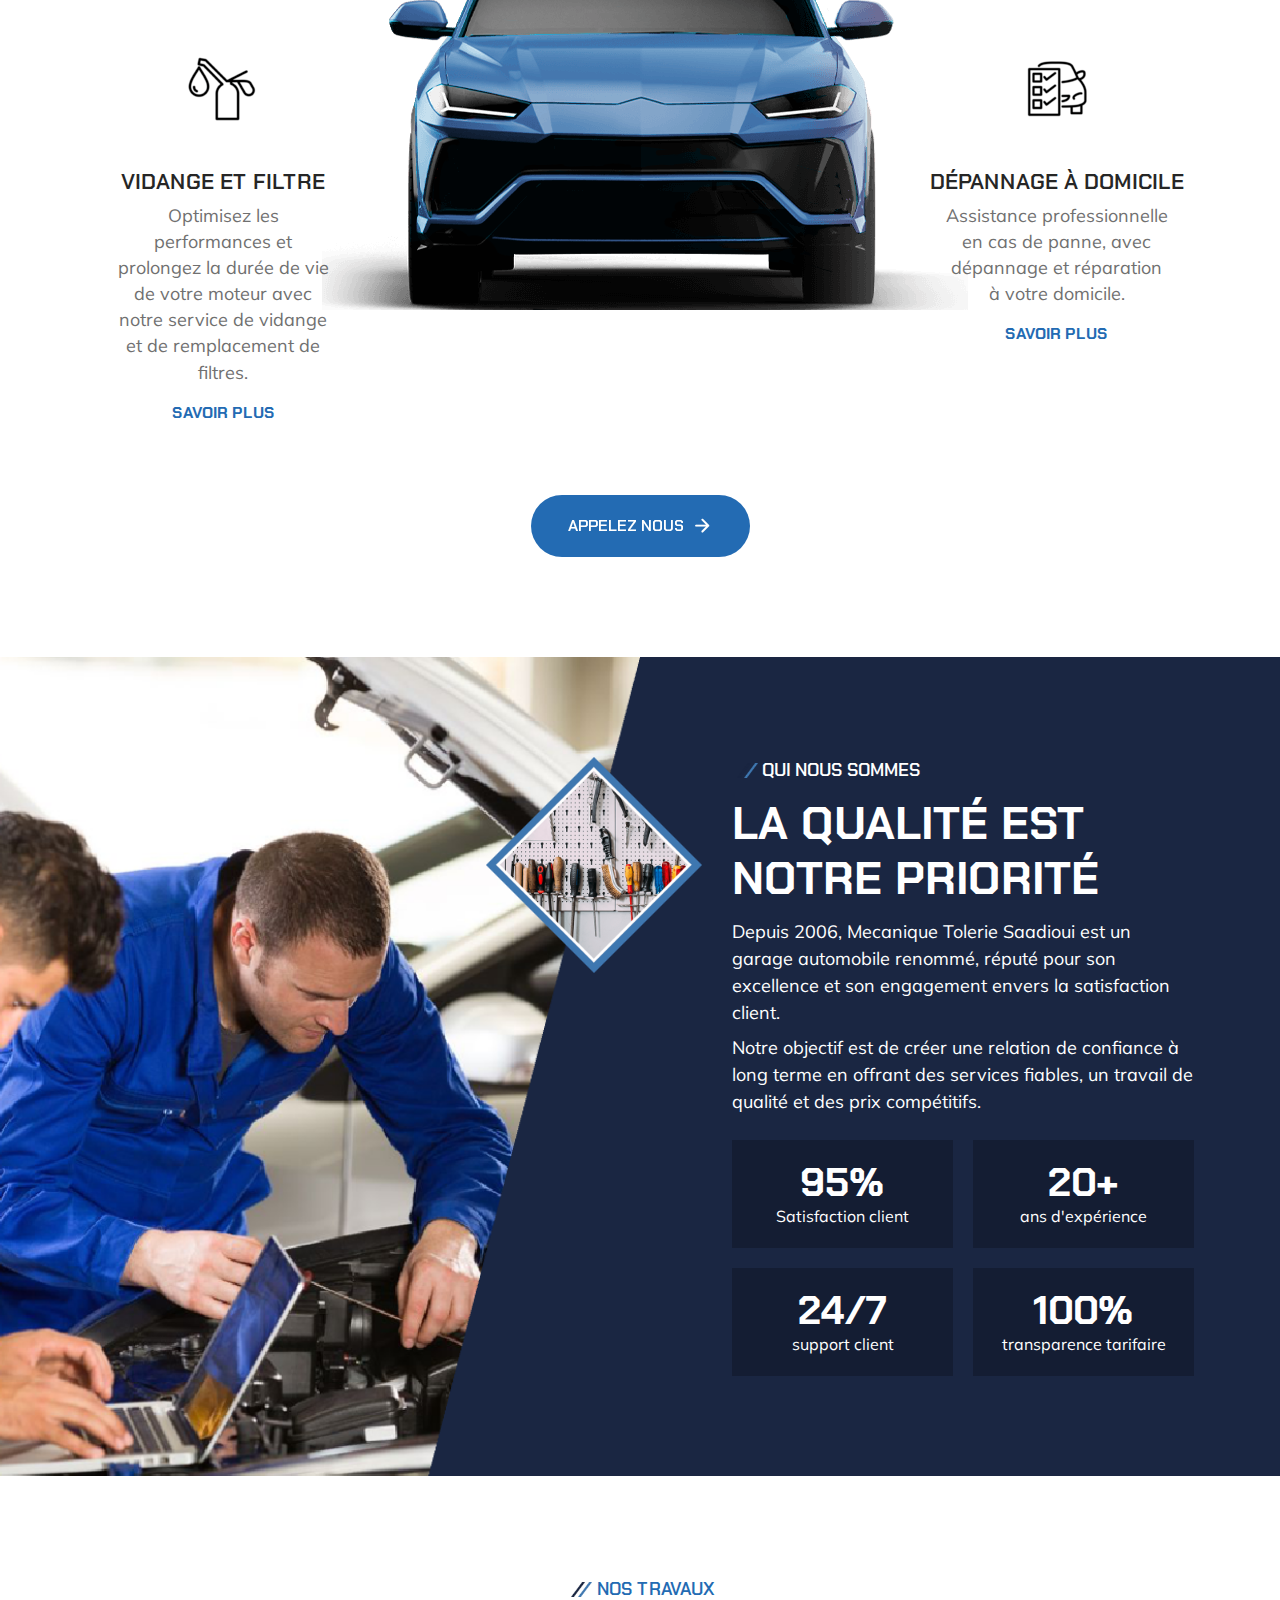
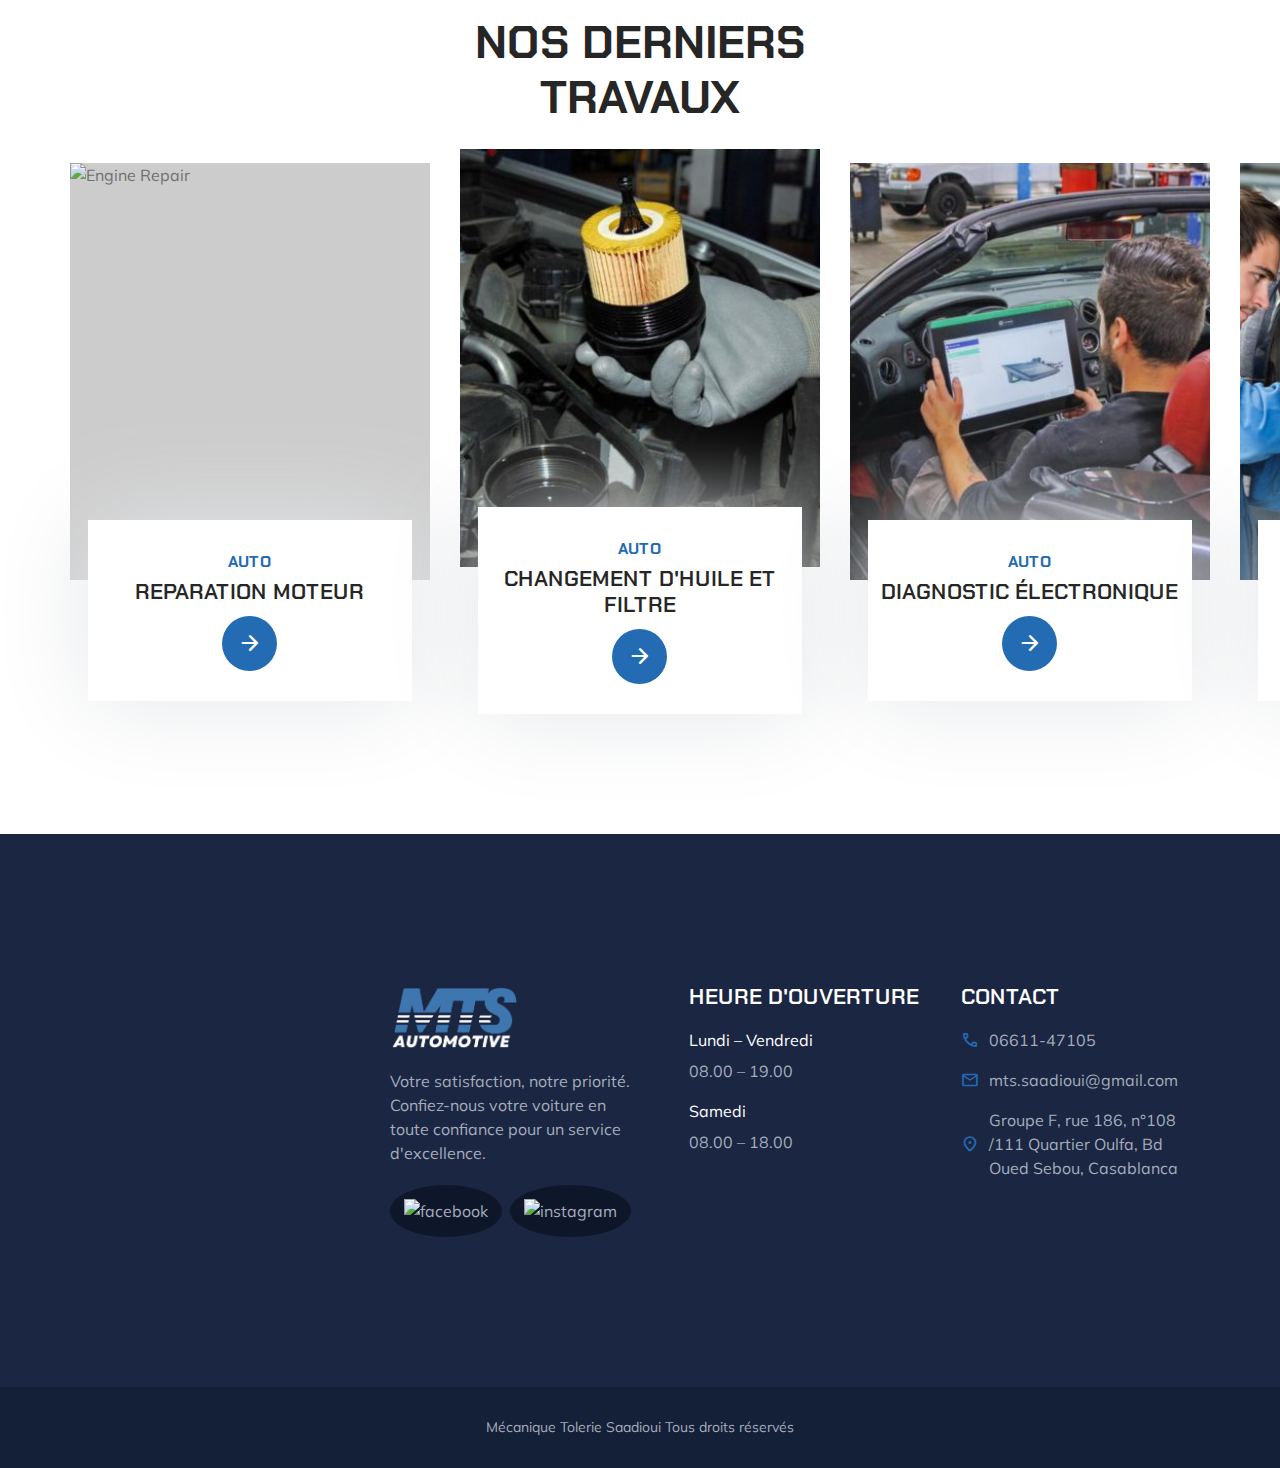
==== commit 466dc3da: "index.html" ====
--- a/index.html
+++ b/index.html
@@ -44,9 +44,11 @@
   <link rel="preload" as="image" href="./assets/images/hero-bg.jpg">
 
 </head>
-
+body{
+  overflow-x: hidden
+  }
 <body>
-  overflow-x: hidden
+
 
   <!-- 
     - #HEADER
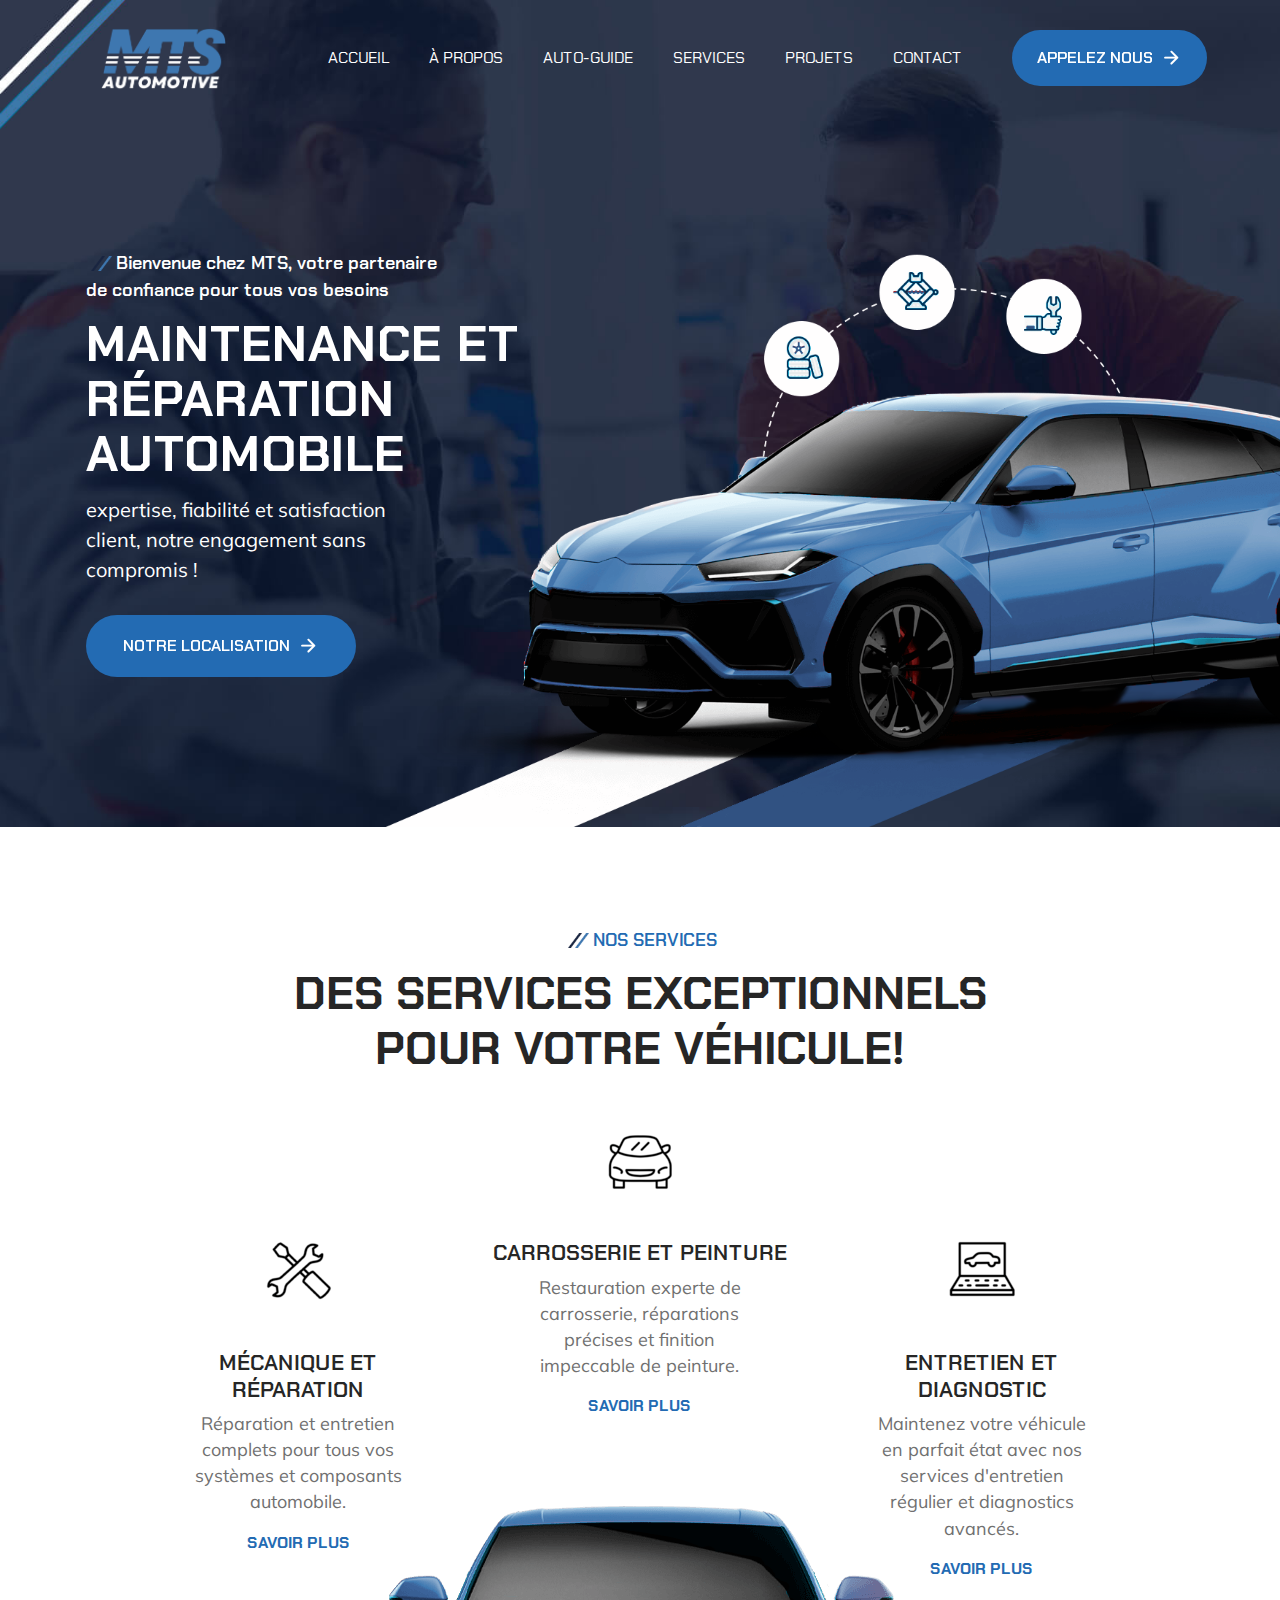
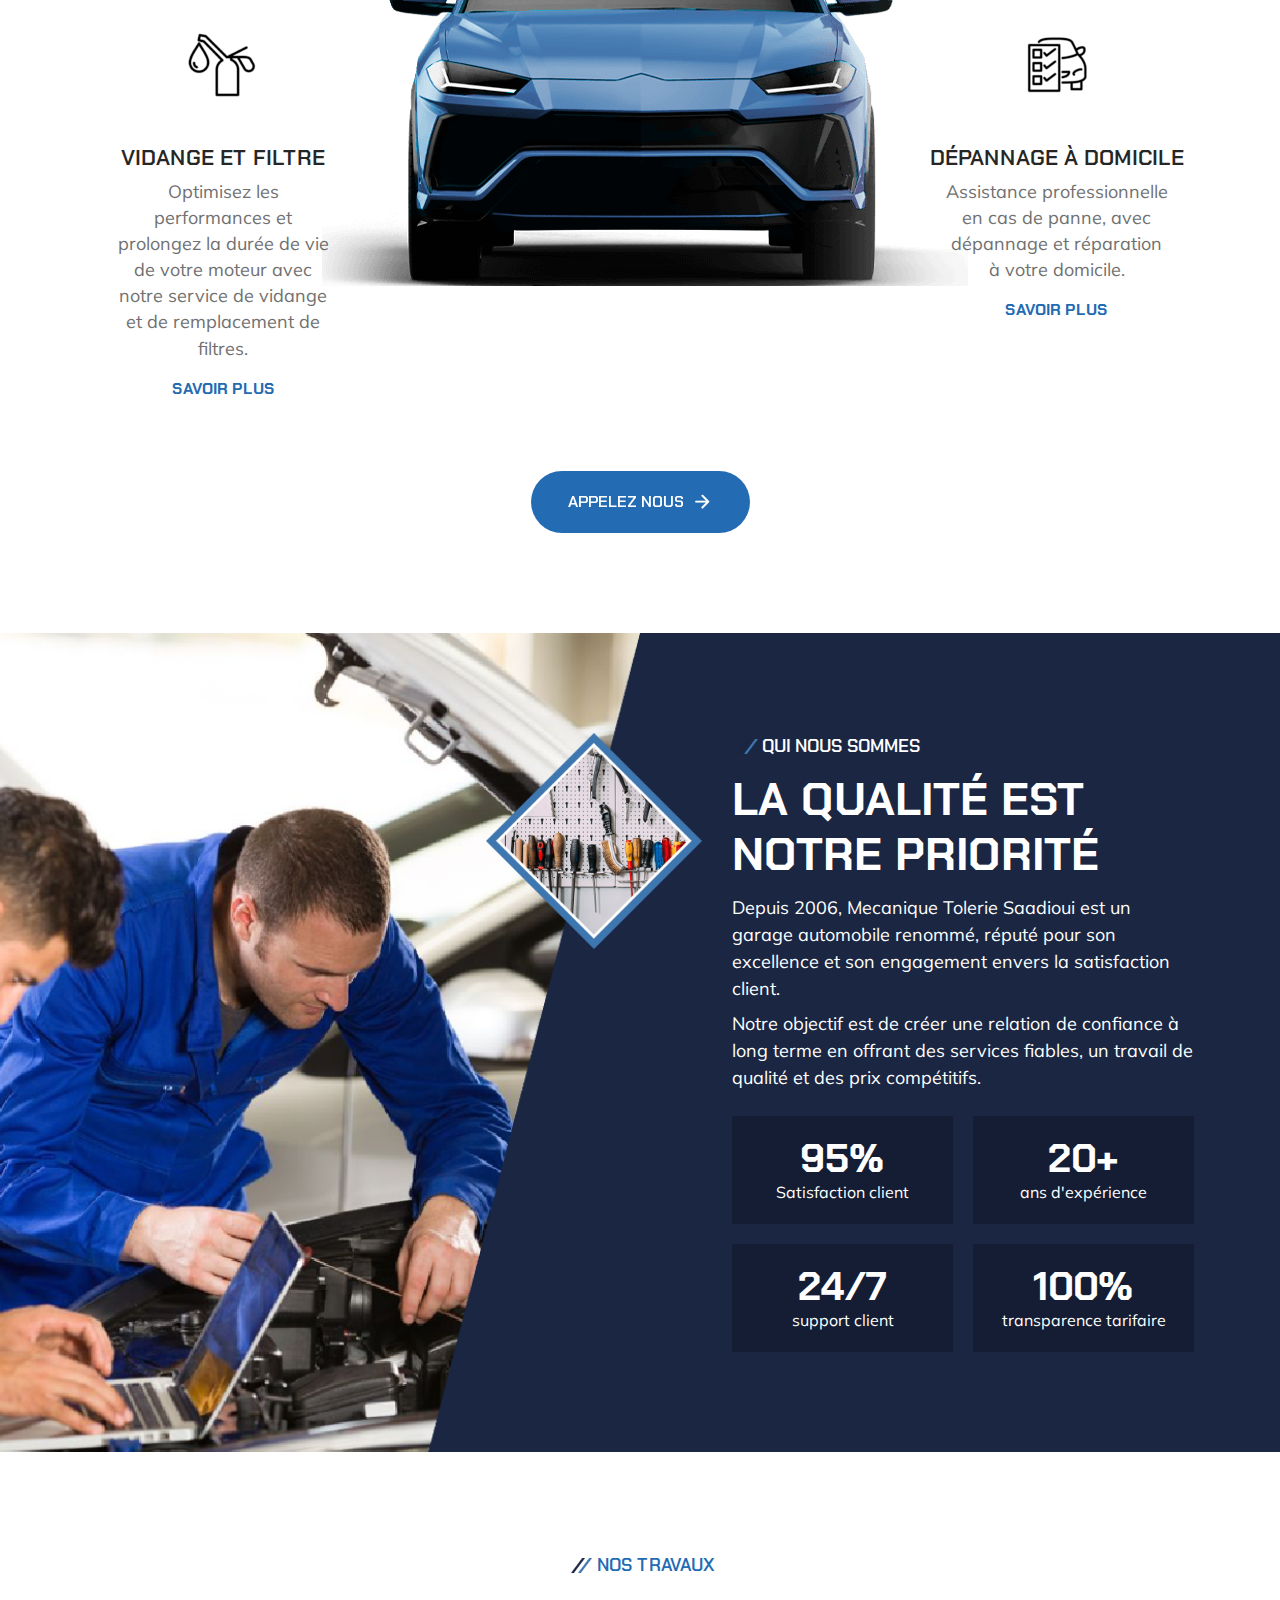
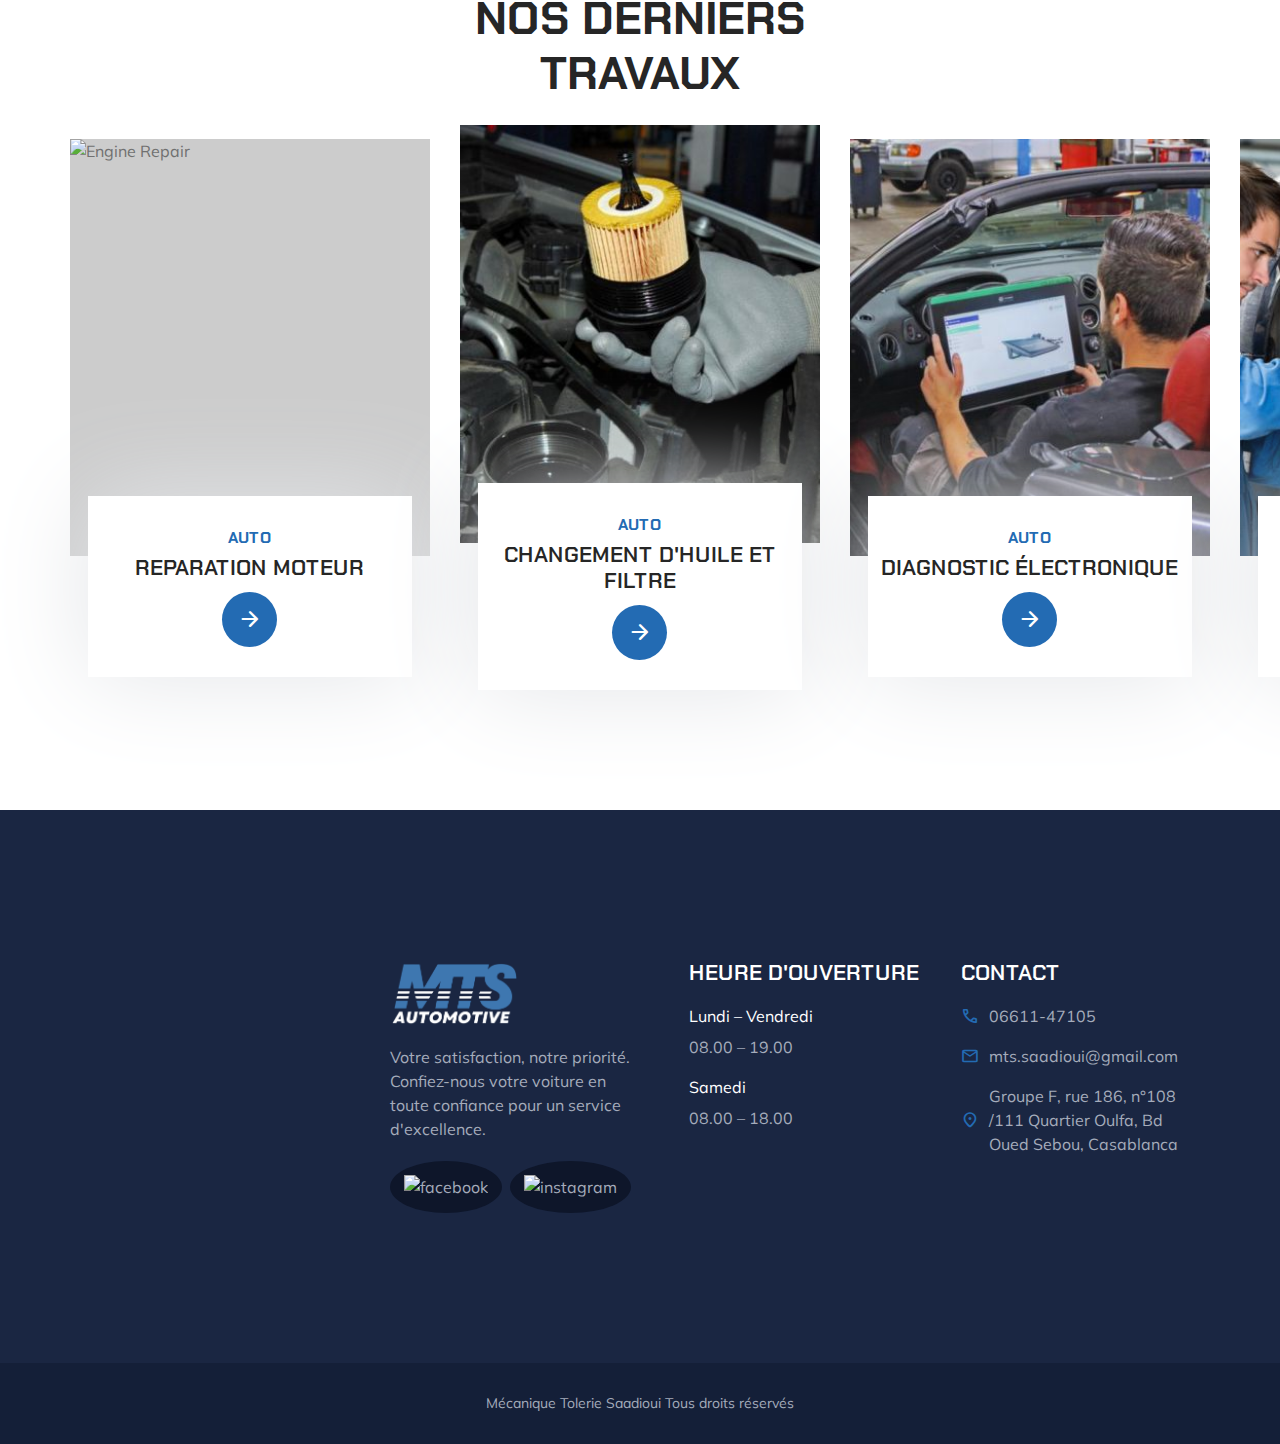
==== commit 322a0a95: "index.html" ====
--- a/index.html
+++ b/index.html
@@ -44,10 +44,7 @@
   <link rel="preload" as="image" href="./assets/images/hero-bg.jpg">
 
 </head>
-body{
-  overflow-x: hidden
-  }
-<body>
+
 
 
   <!-- 
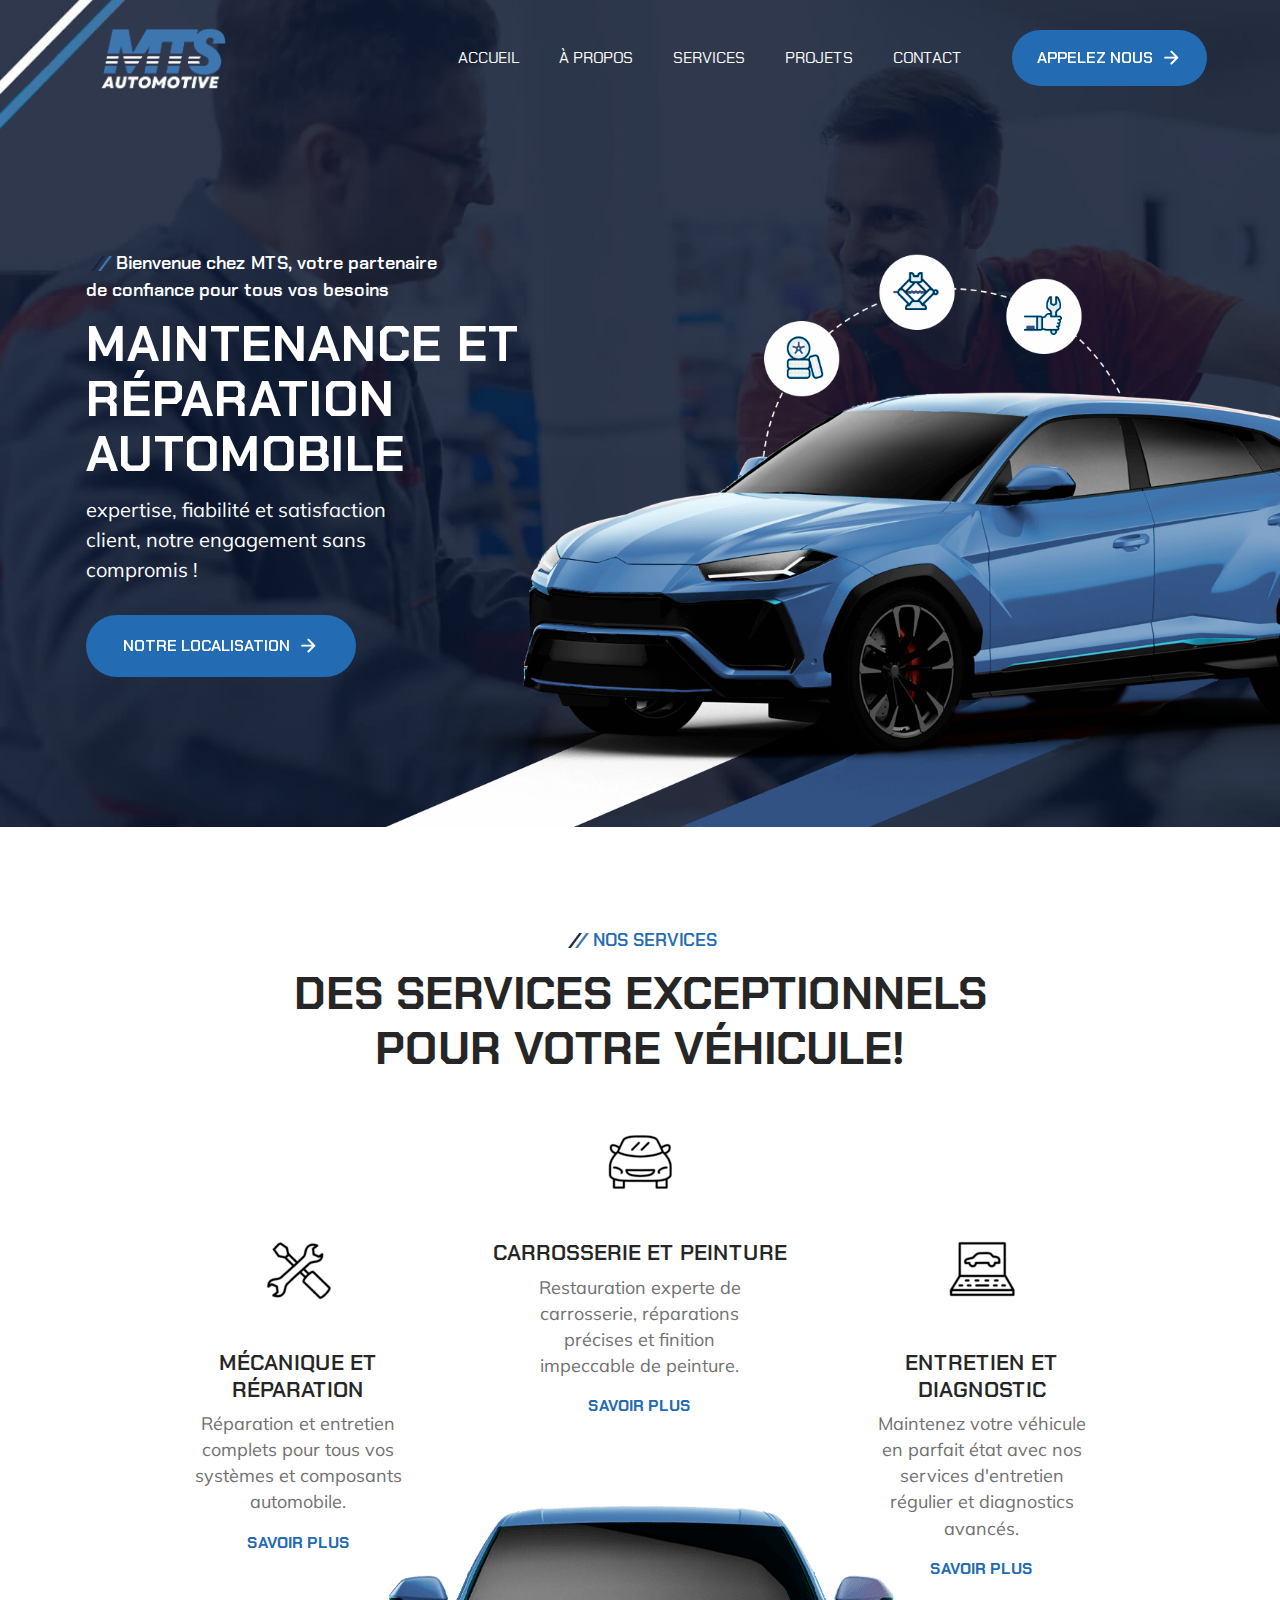
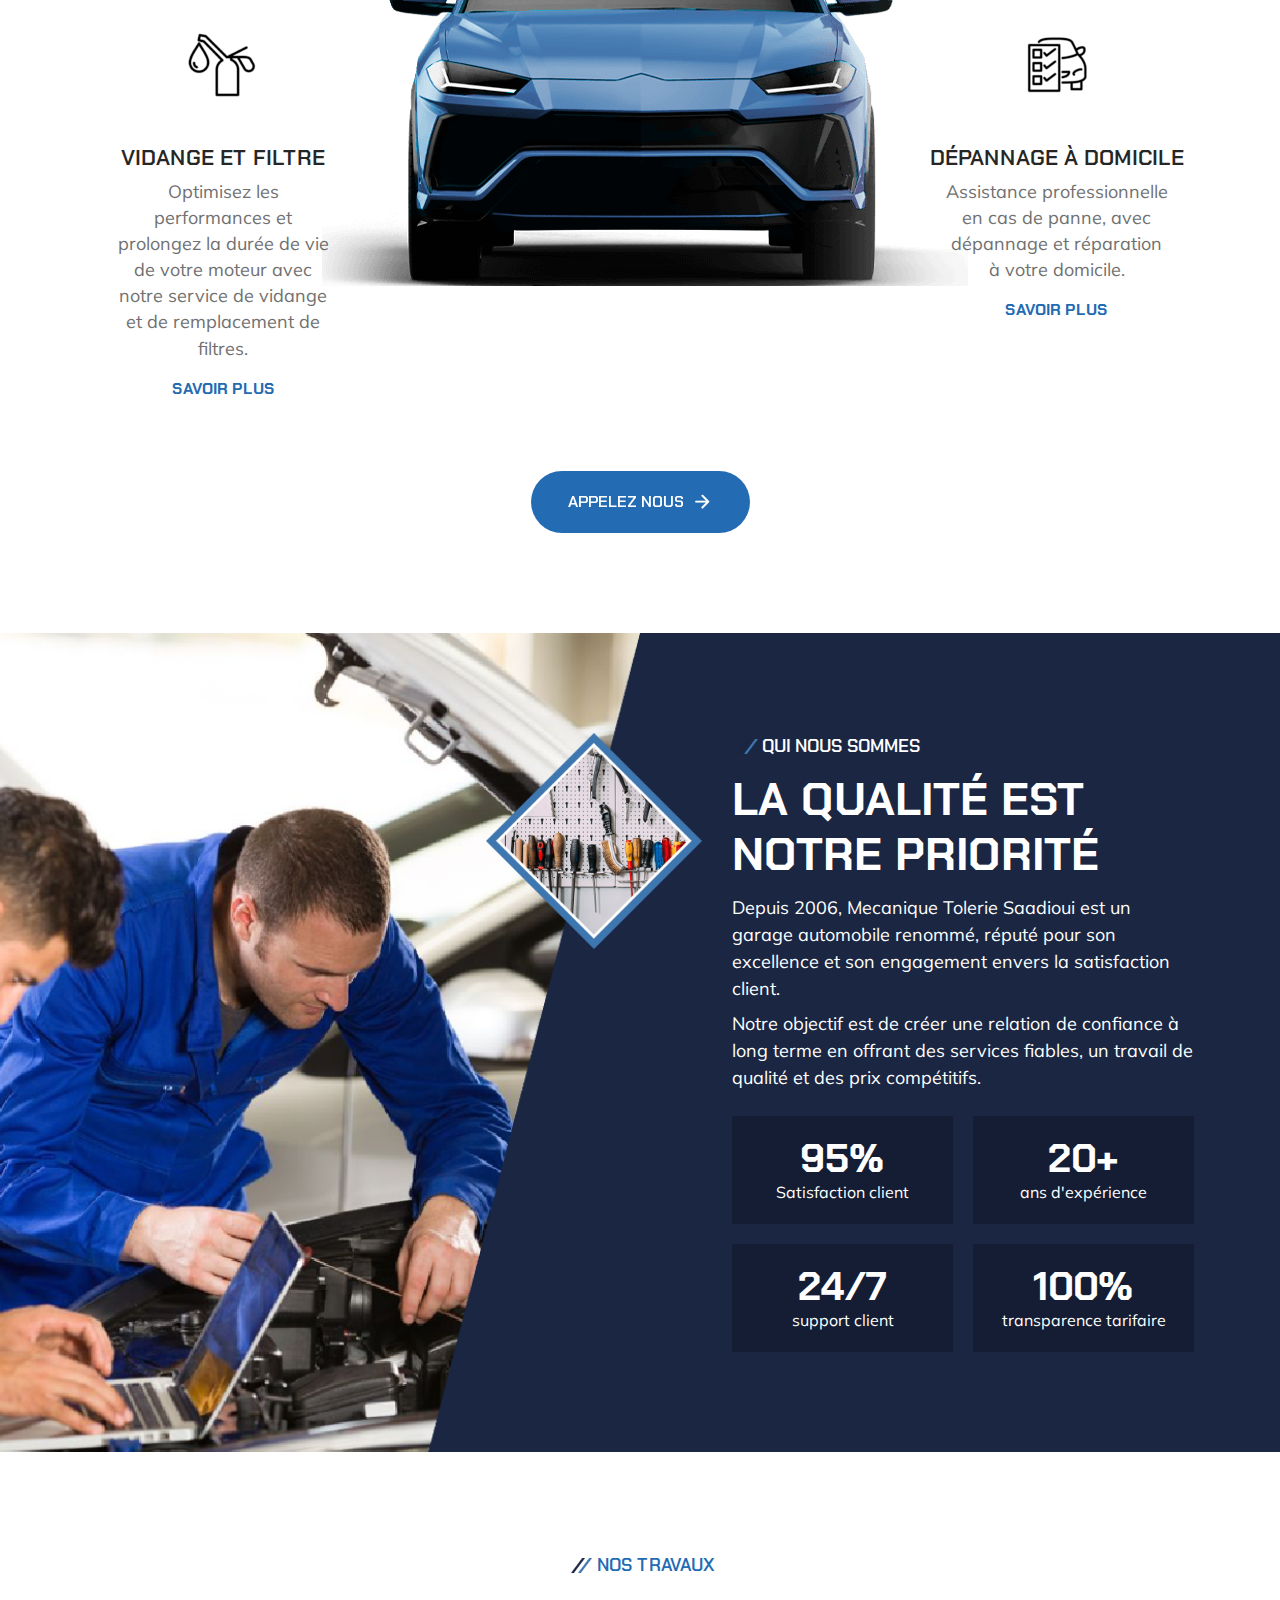
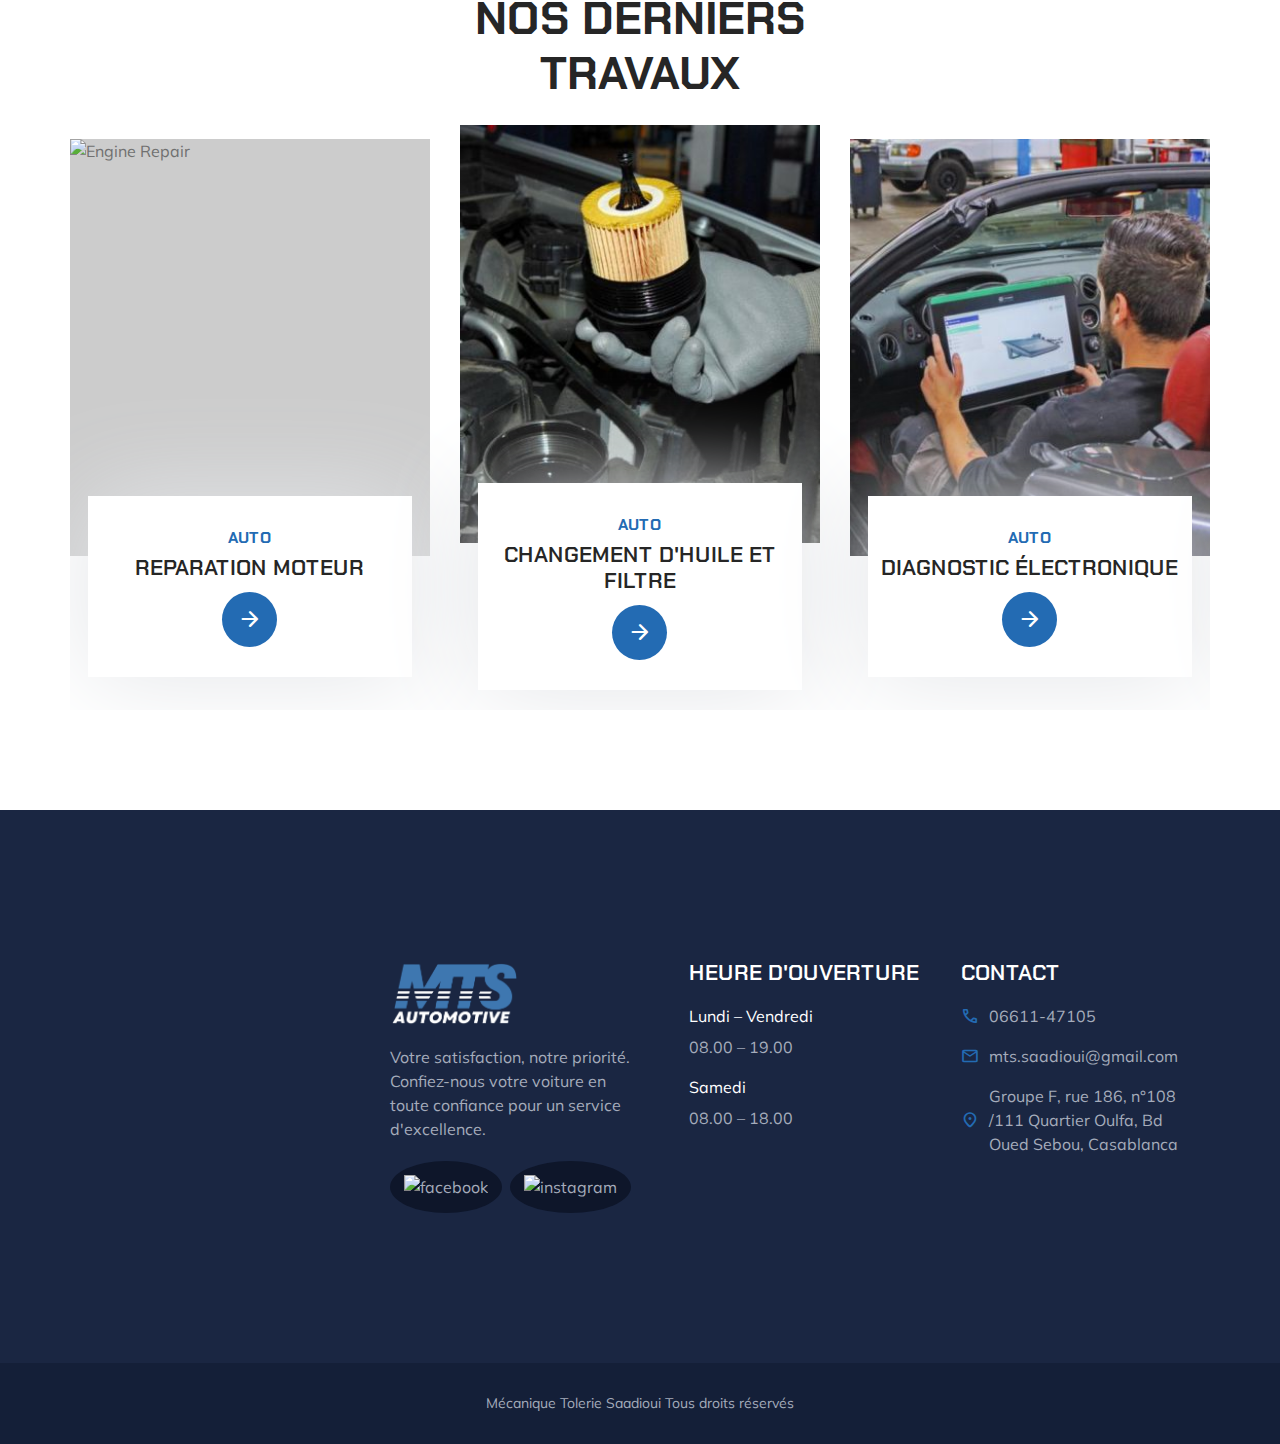
==== commit 39f309f8: "index.html" ====
--- a/index.html
+++ b/index.html
@@ -70,10 +70,6 @@
           </li>
 
           <li>
-            <a href="CarExplained.html" class="navbar-link">auto-guide</a>
-          </li>
-
-          <li>
             <a href="#service-label" class="navbar-link">Services</a>
           </li>
 
--- a/assets/css/style.css
+++ b/assets/css/style.css
@@ -148,7 +148,13 @@
   #REUSED STYLE
 \*-----------------------------------*/
 
-.container { padding-inline: 16px; }
+.container {
+  padding-inline: 16px;
+}
+
+.has-scrollbar {
+  overflow-y: auto;
+}
 
 .material-symbols-rounded {
   --fs: 1em;
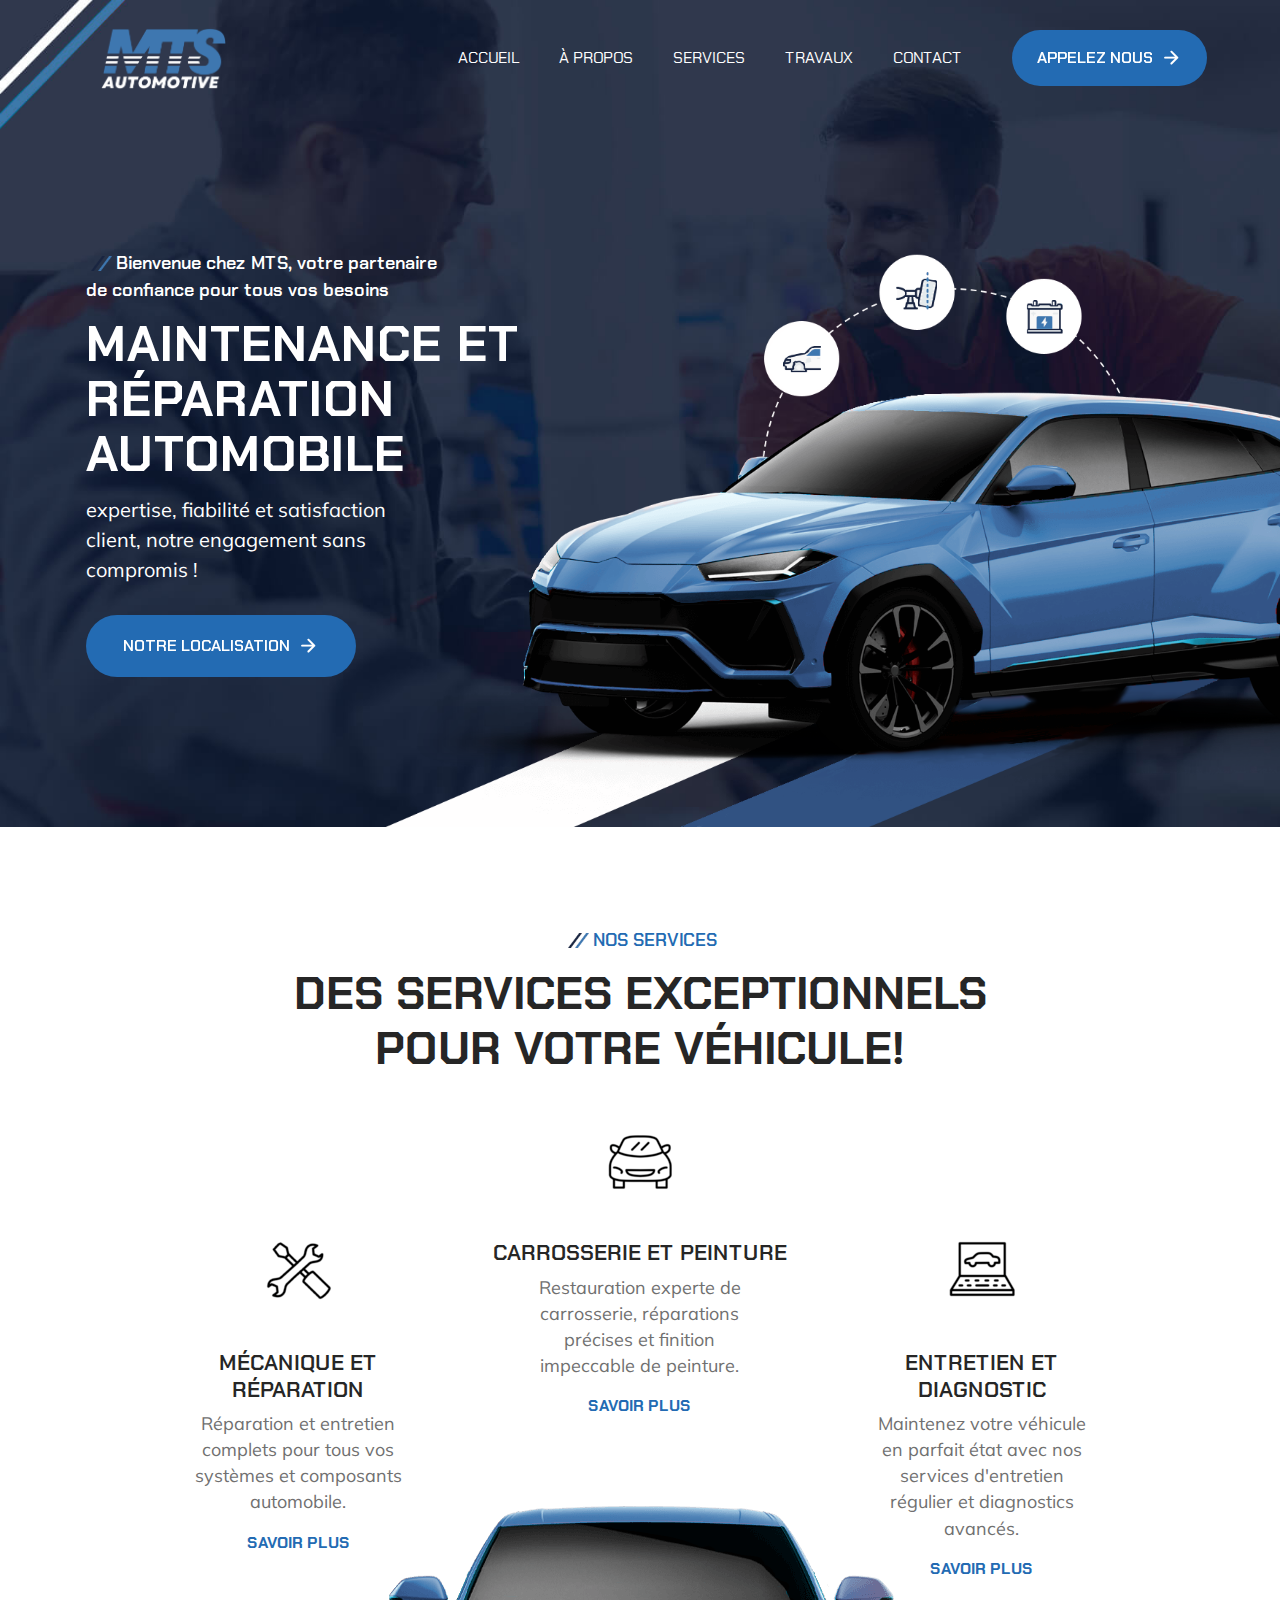
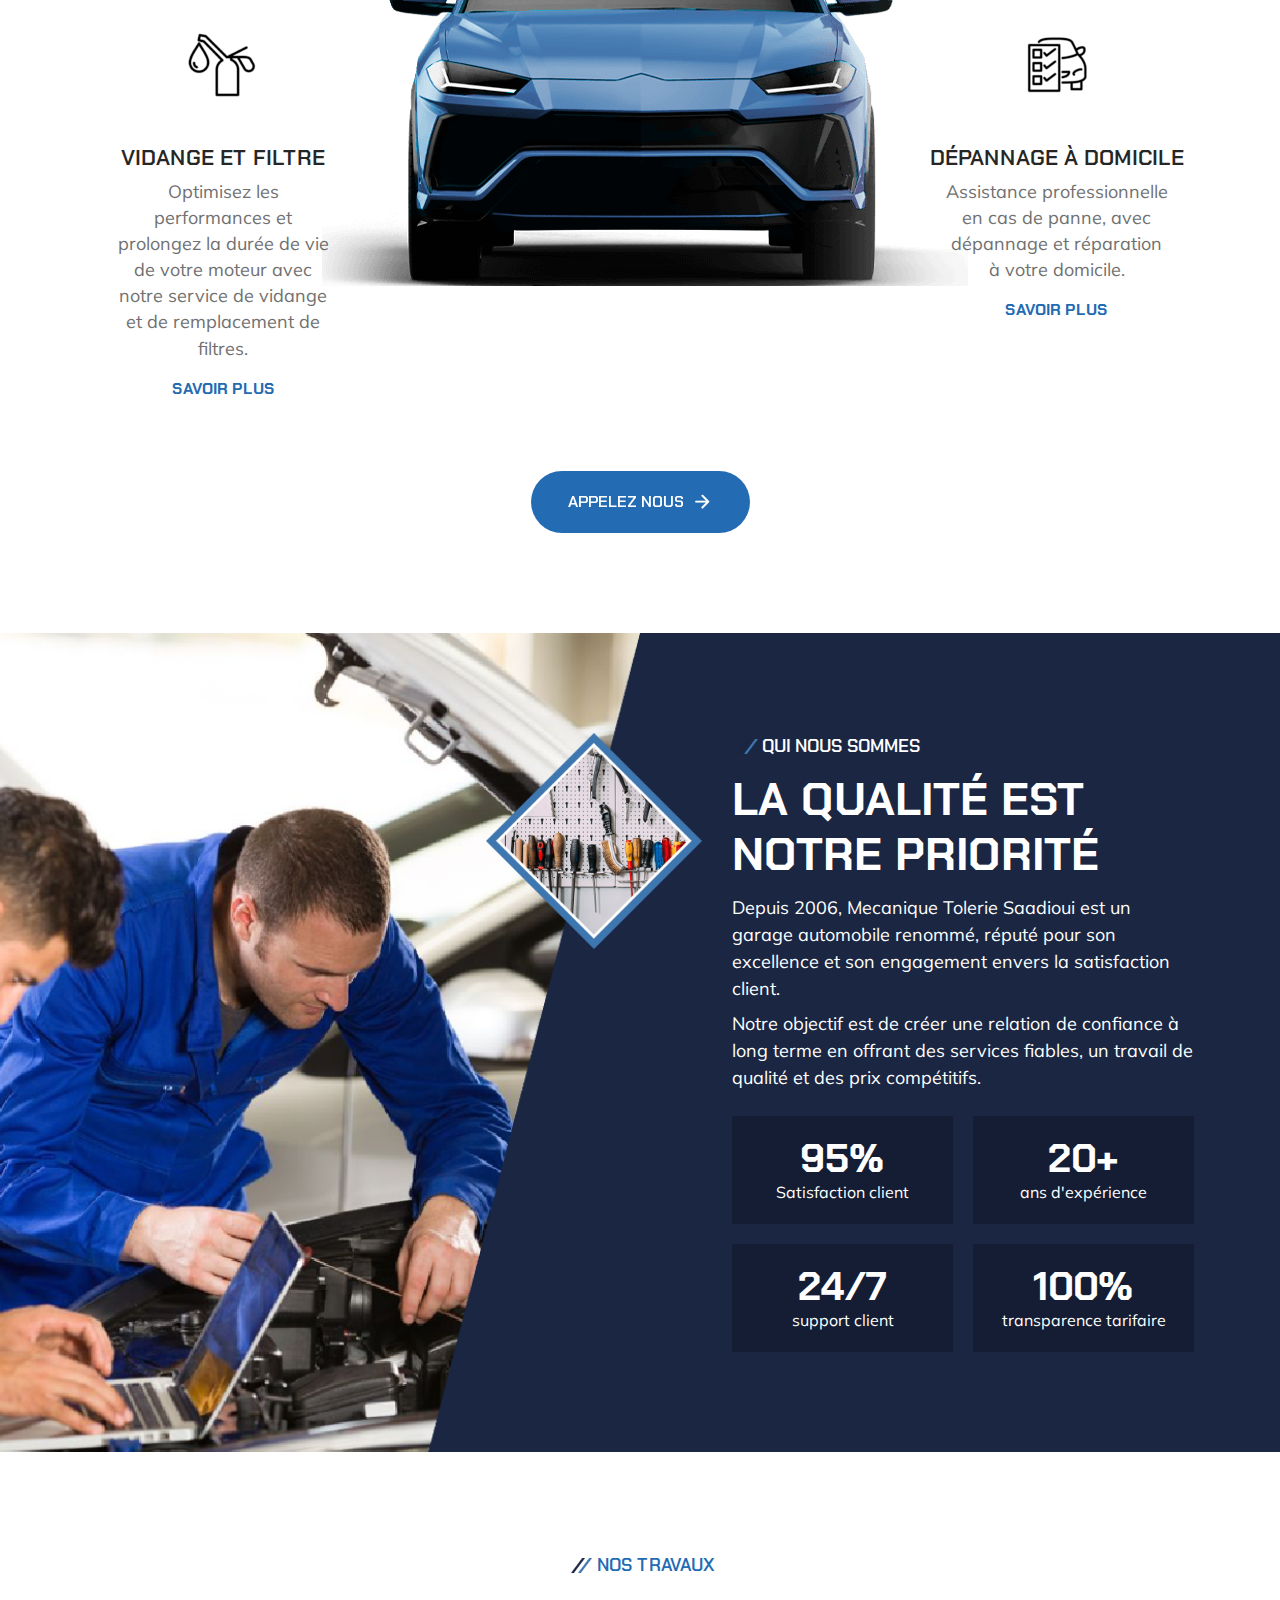
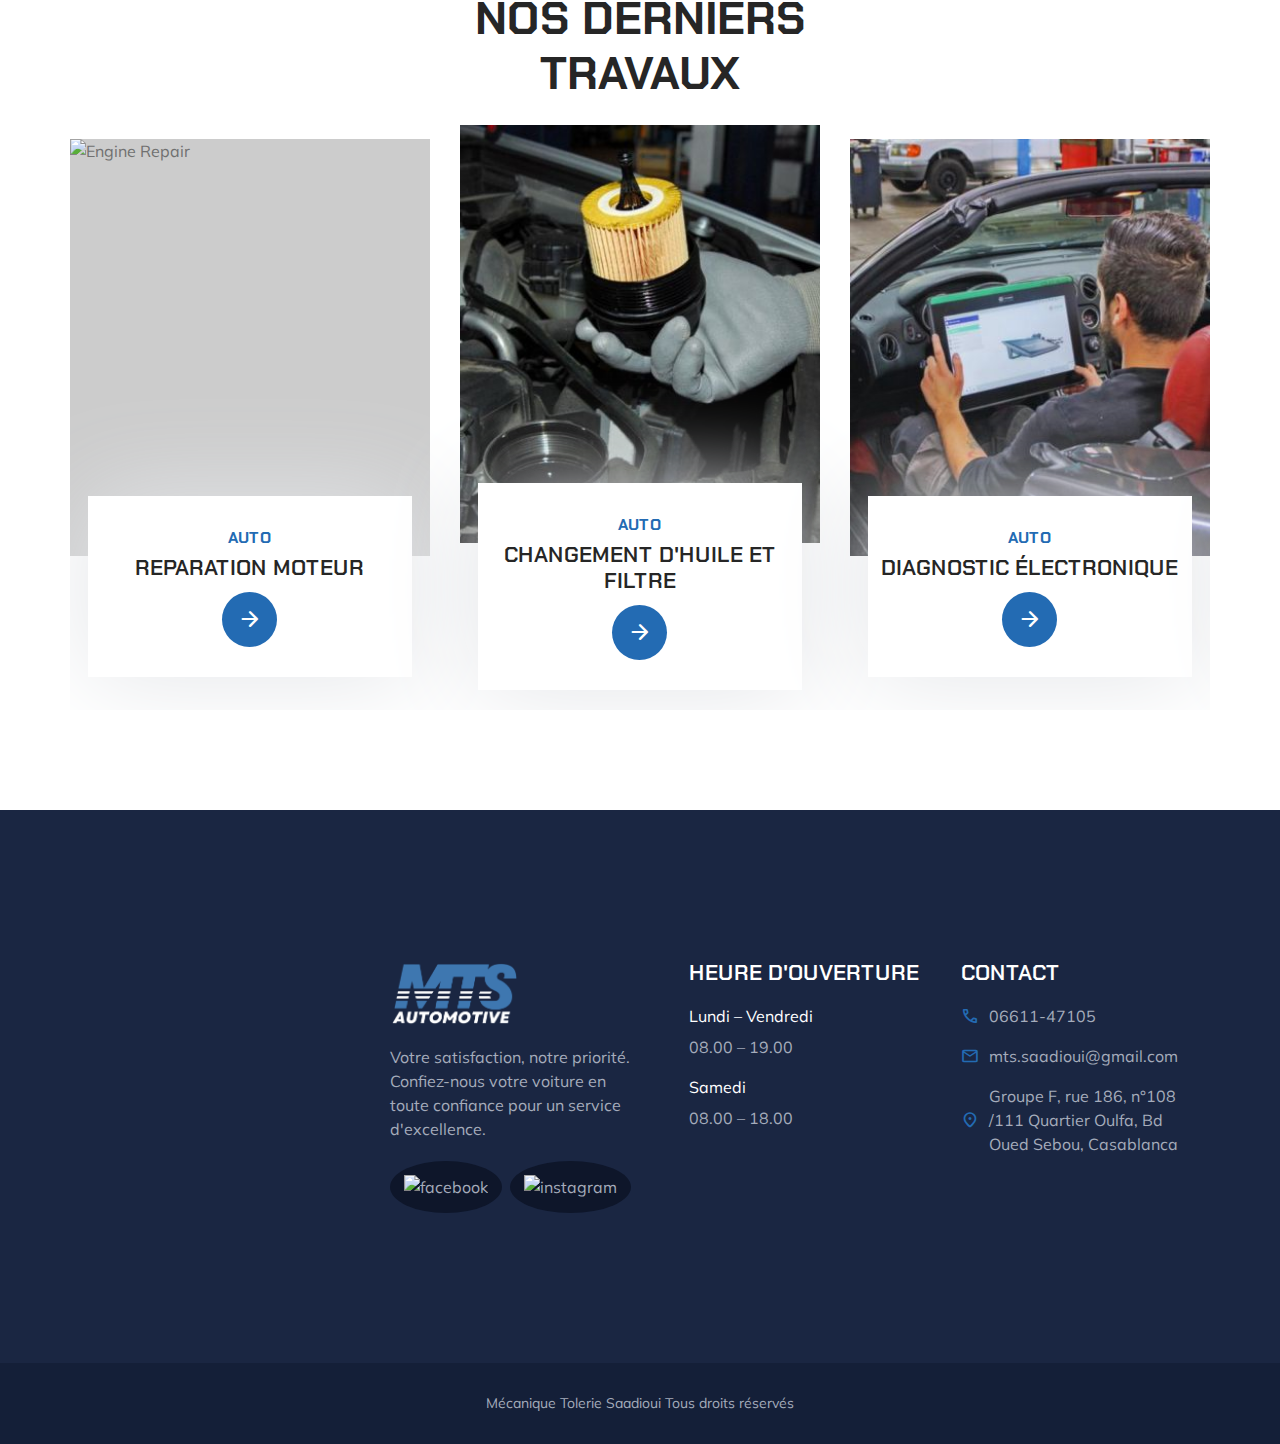
==== commit 3f680cbe: "index.html" ====
--- a/index.html
+++ b/index.html
@@ -54,7 +54,7 @@
   <header class="header">
     <div class="container">
 
-      <a href="#" class="logo">
+      <a href="tel:0661147105" class="logo">
         <img src="./assets/images/logo.png" width="128" height="63" alt="autofix home">
       </a>
 
@@ -74,11 +74,11 @@
           </li>
 
           <li>
-            <a href="#work-label" class="navbar-link">Projets</a>
-          </li>
-
-          <li>
-            <a href="#FOOTER" class="navbar-link">Contact</a>
+            <a href="#work-label" class="navbar-link">Travaux</a>
+          </li>
+
+          <li>
+            <a href="#footer" class="navbar-link">Contact</a>
           </li>
 
         </ul>
@@ -675,7 +675,7 @@
     - #FOOTER
   -->
 
-  <footer id="footer" class="footer">
+  <footer id="footer" class="footer" aria-labelledby="footer-label">
 
     <div class="footer-top section">
       <div class="container">
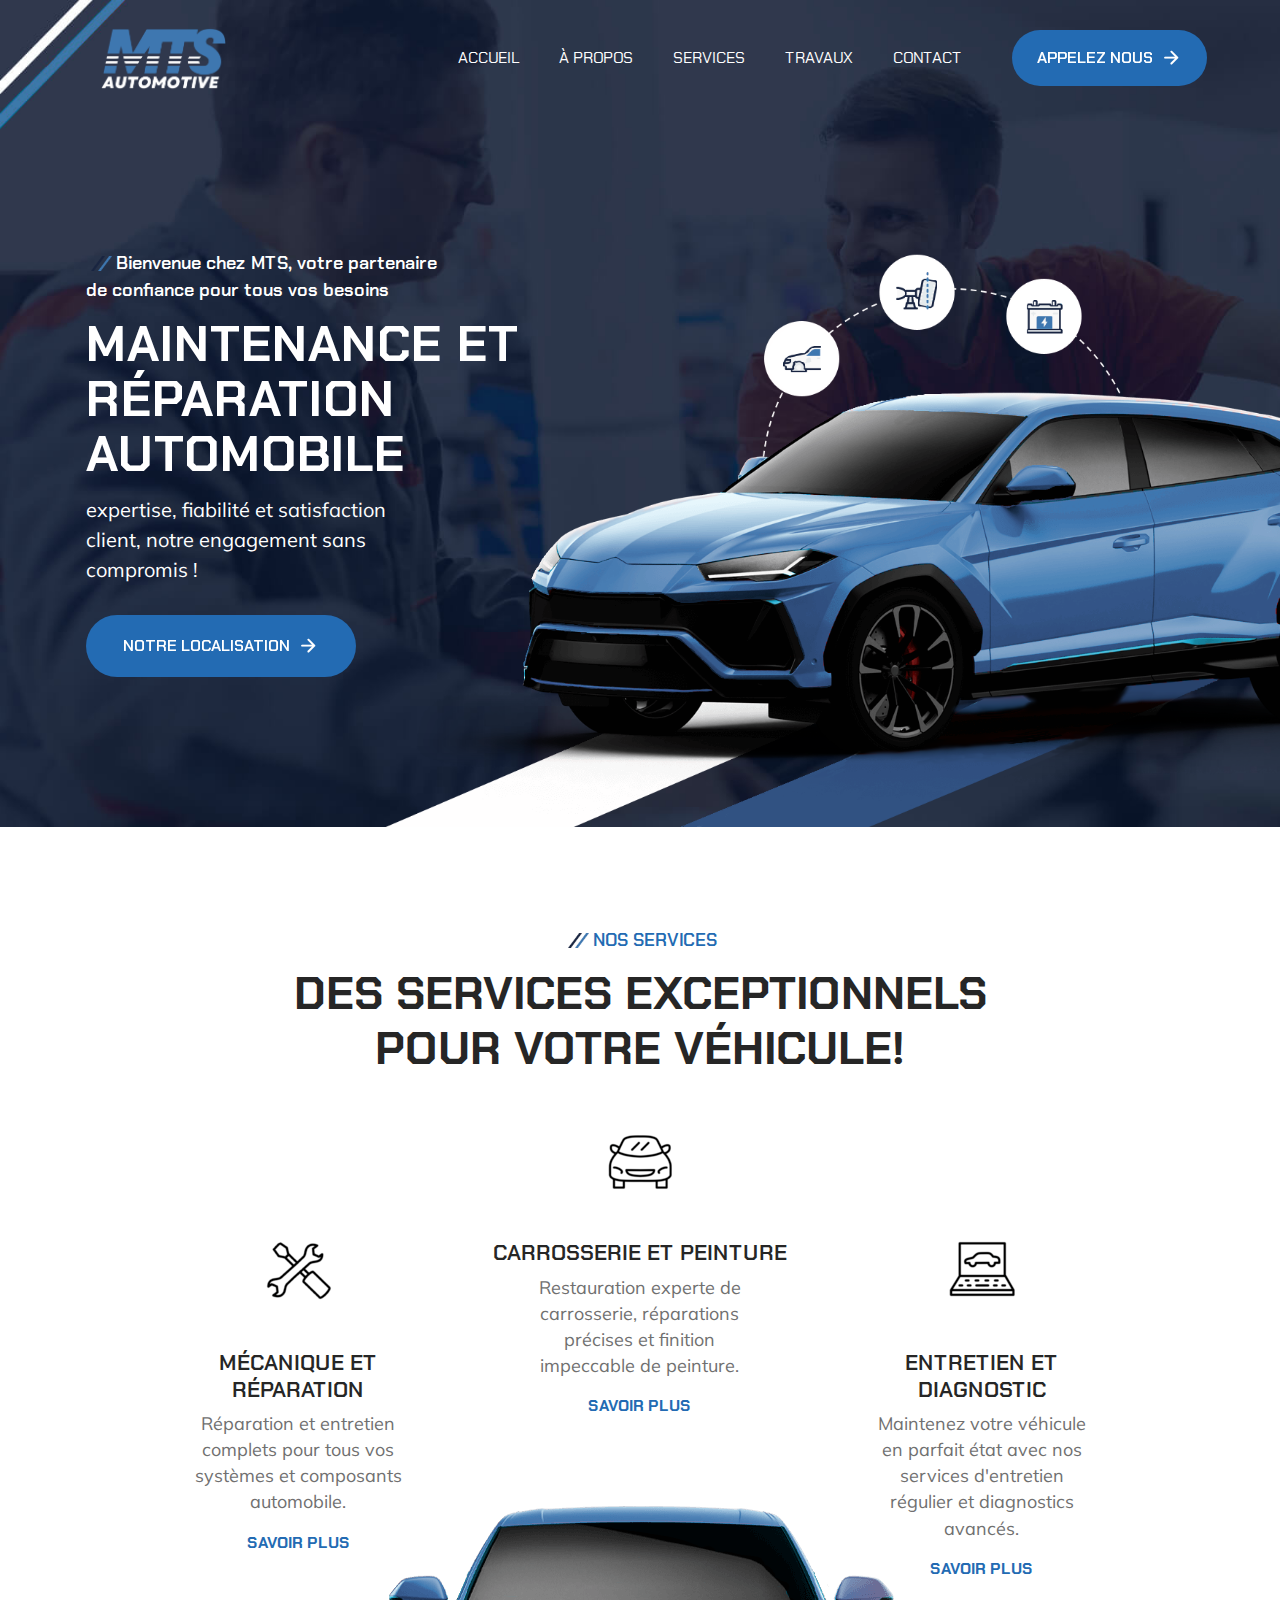
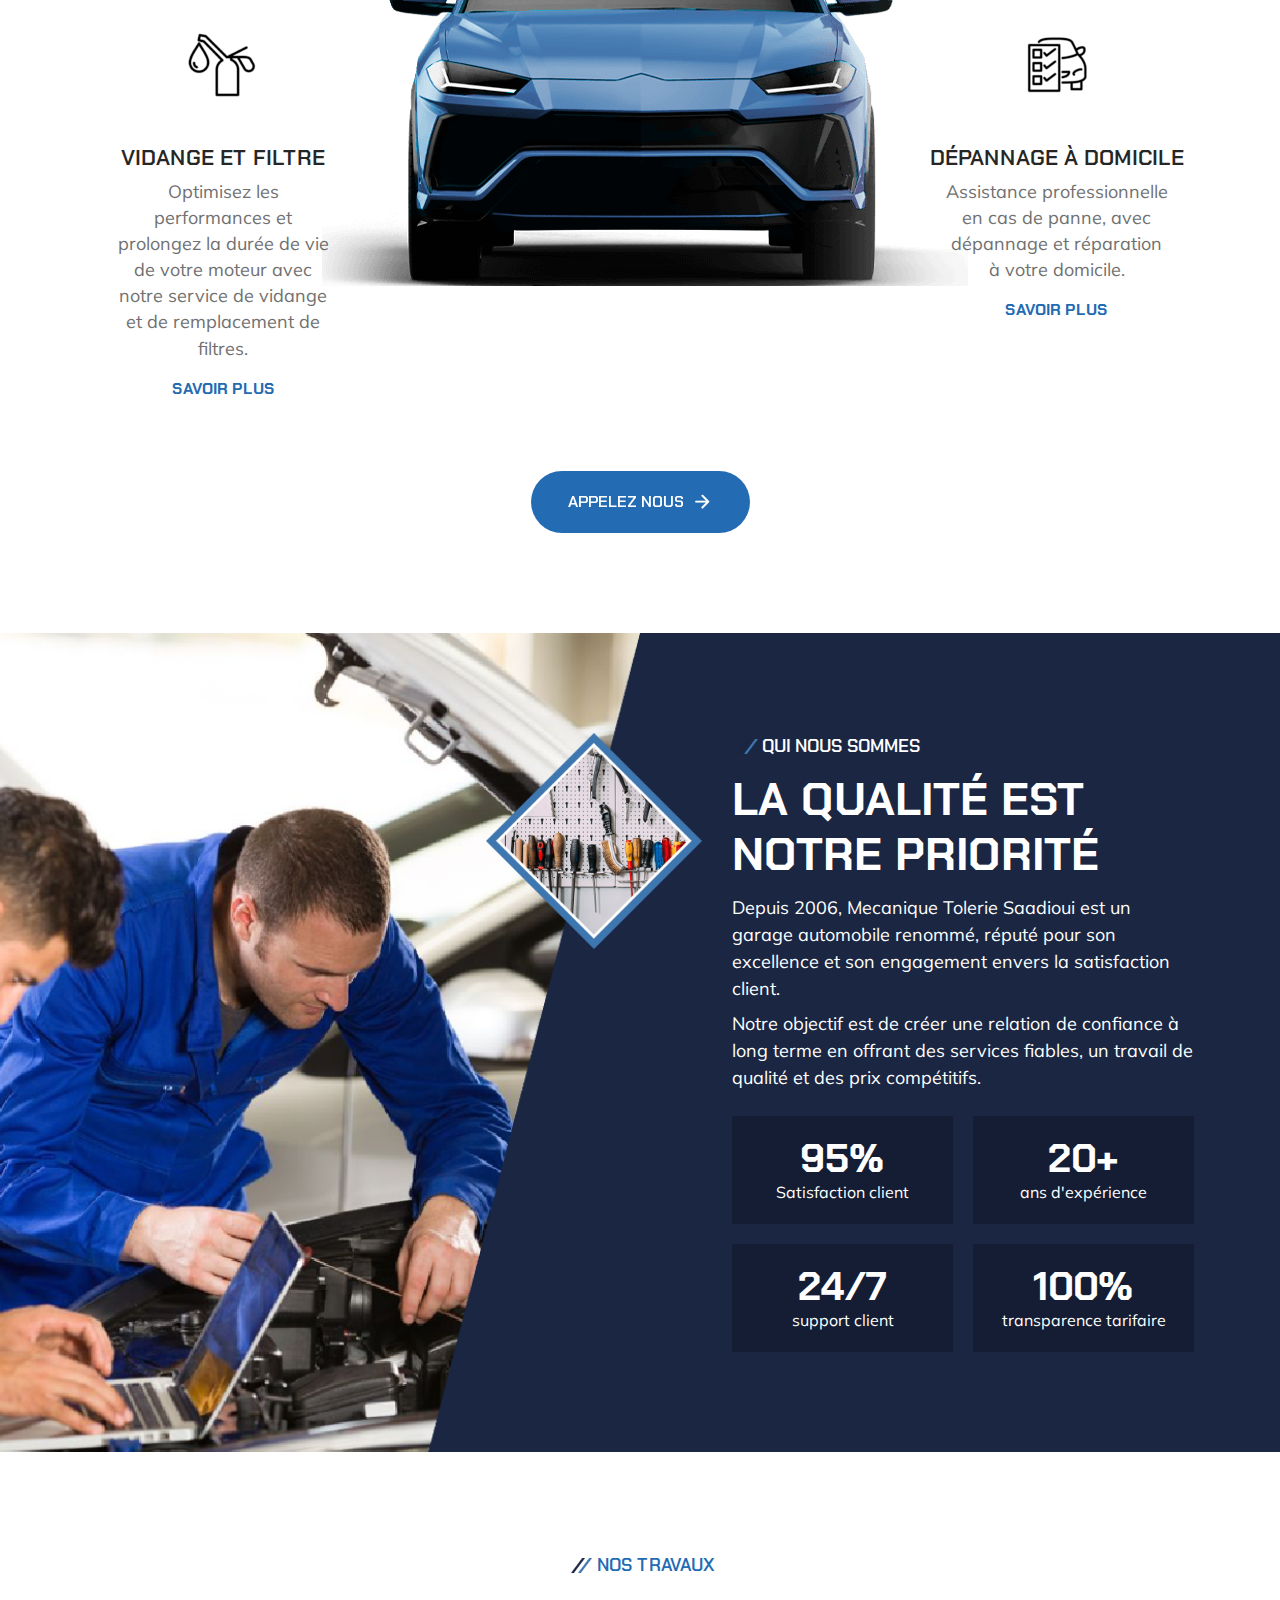
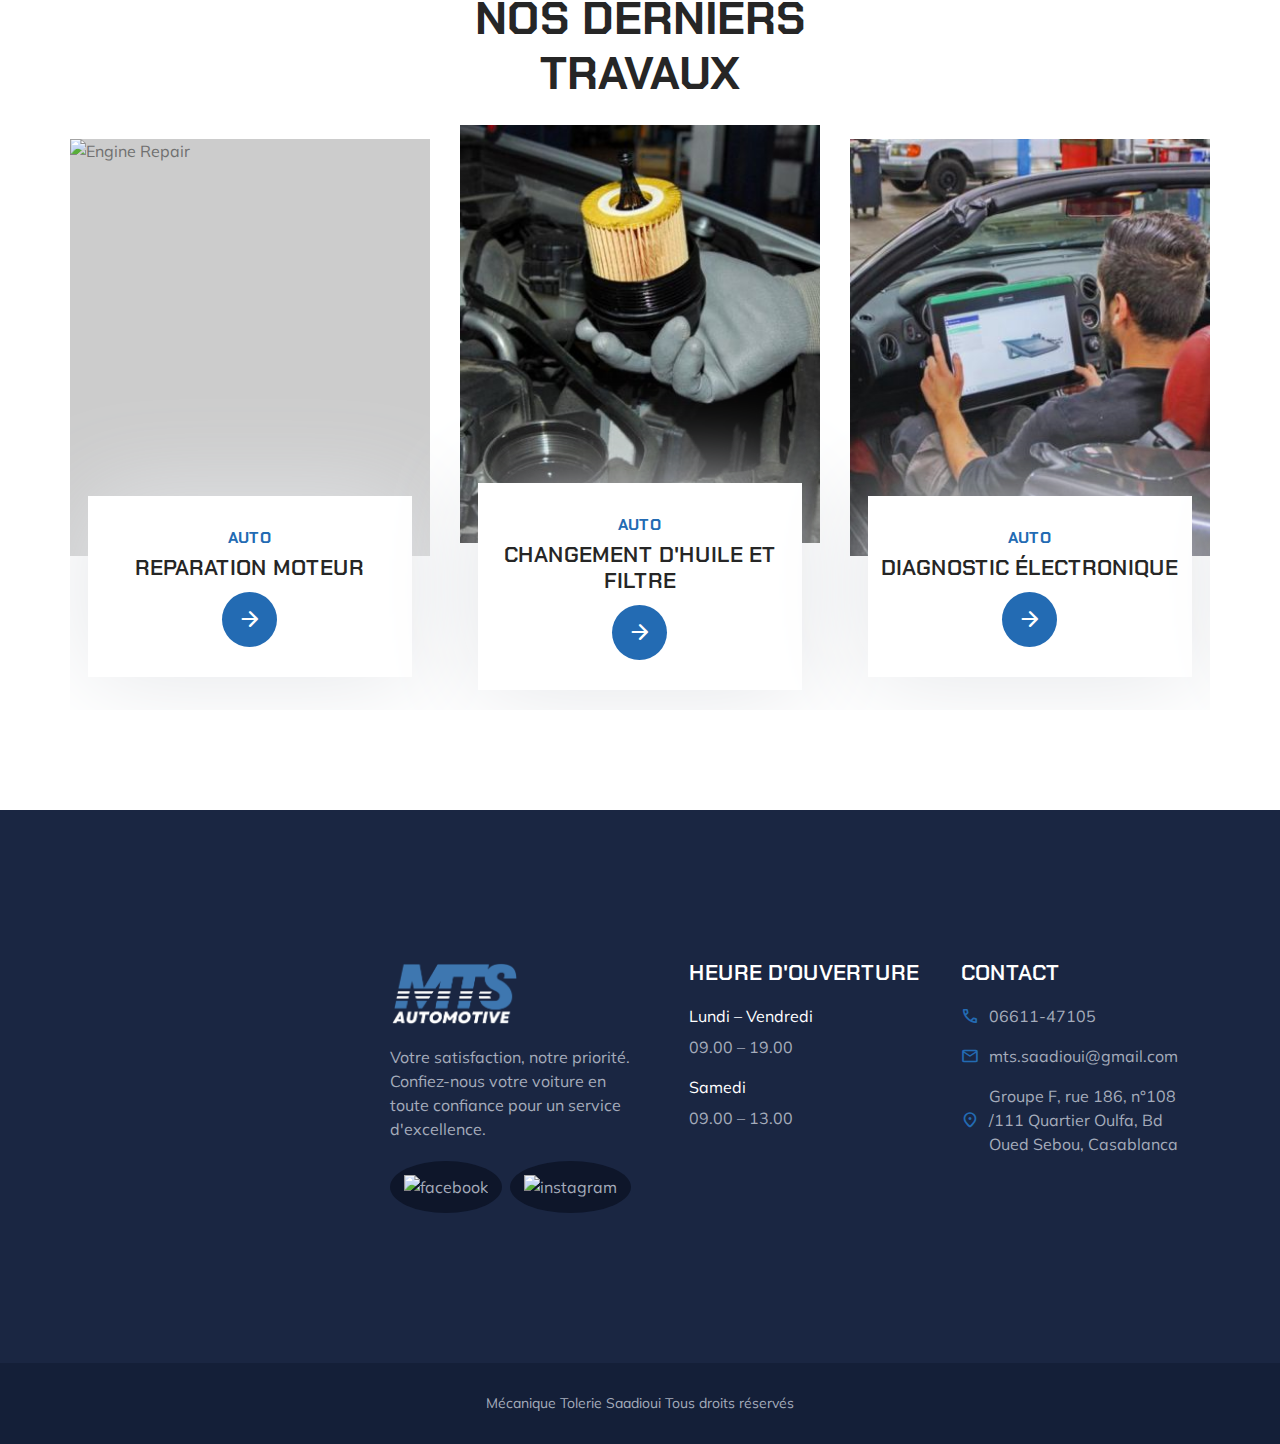
==== commit 09e291fd: "index.html" ====
--- a/index.html
+++ b/index.html
@@ -718,13 +718,13 @@
           <li>
             <p class="p">Lundi – Vendredi</p>
 
-            <span class="span">08.00 – 19.00</span>
+            <span class="span">09.00 – 19.00</span>
           </li>
 
           <li>
             <p class="p">Samedi</p>
 
-            <span class="span">08.00 – 18.00</span>
+            <span class="span">09.00 – 13.00</span>
           </li>
 
   
